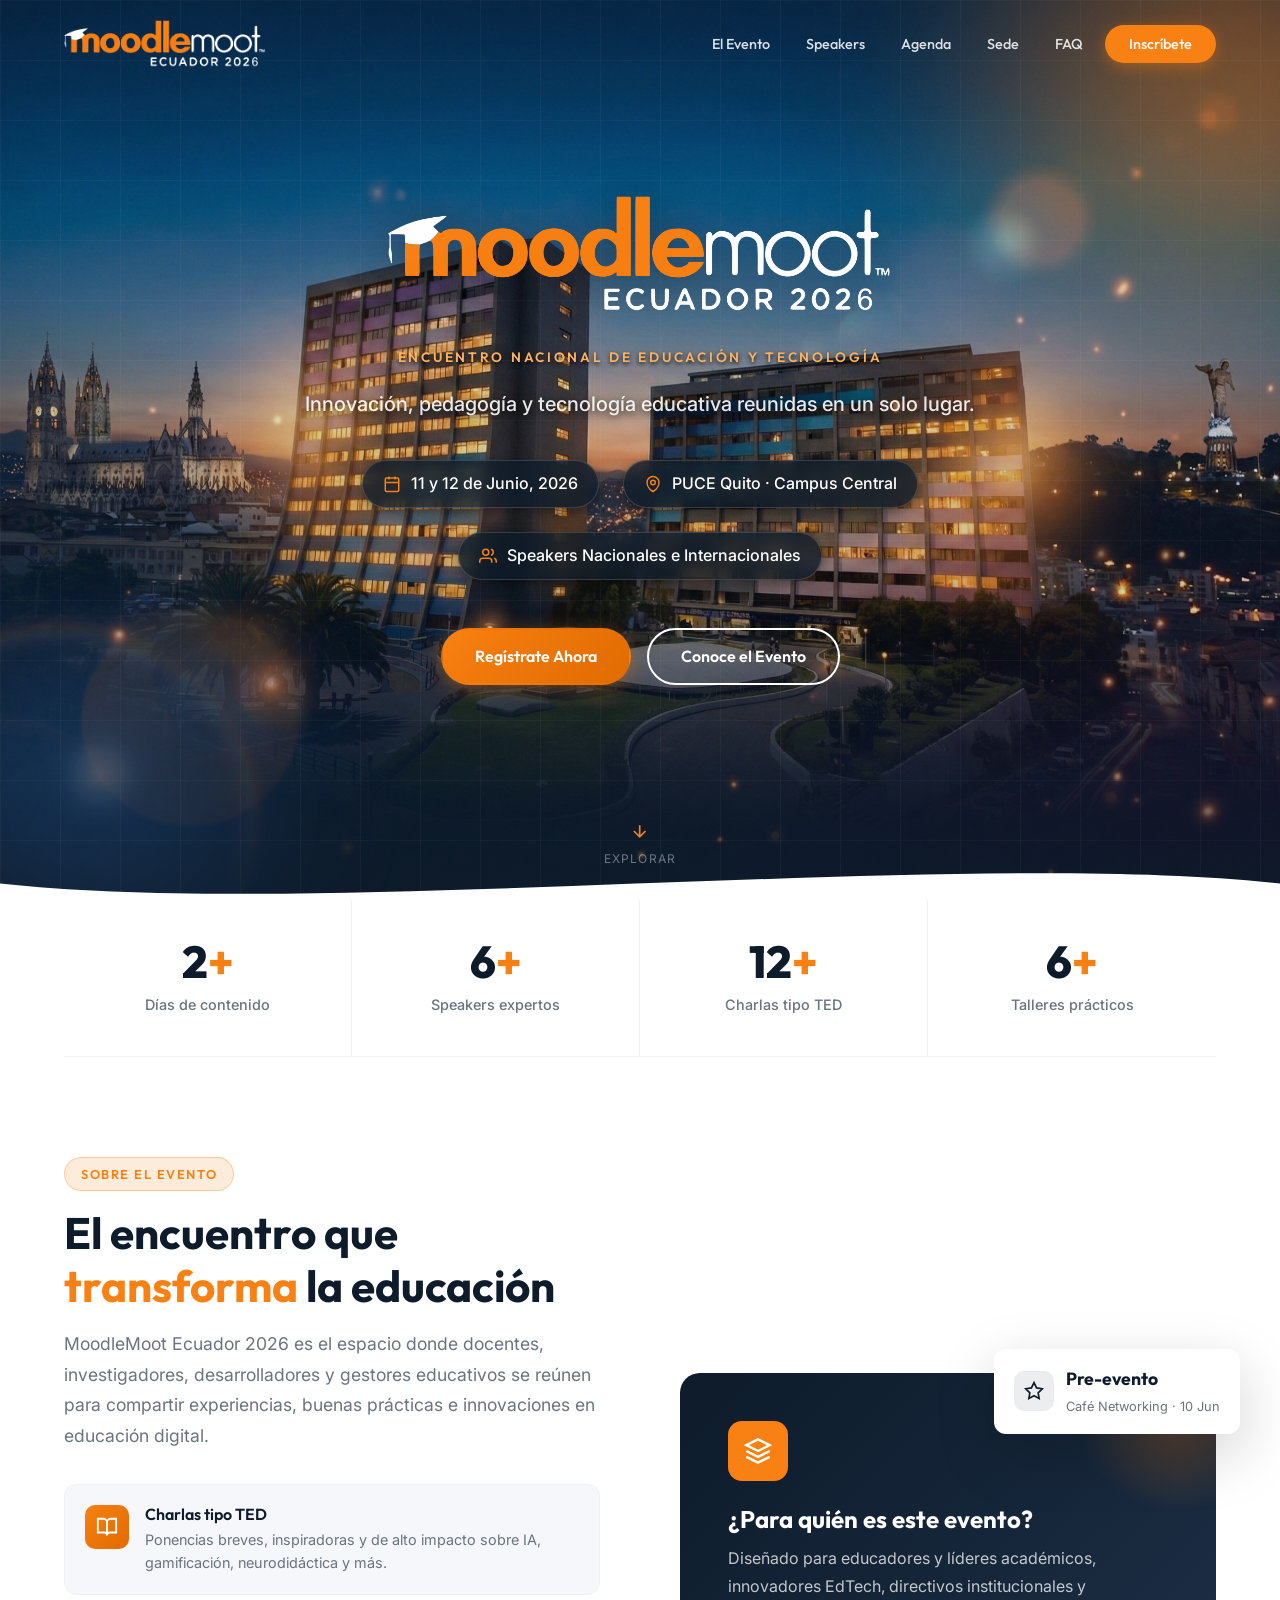
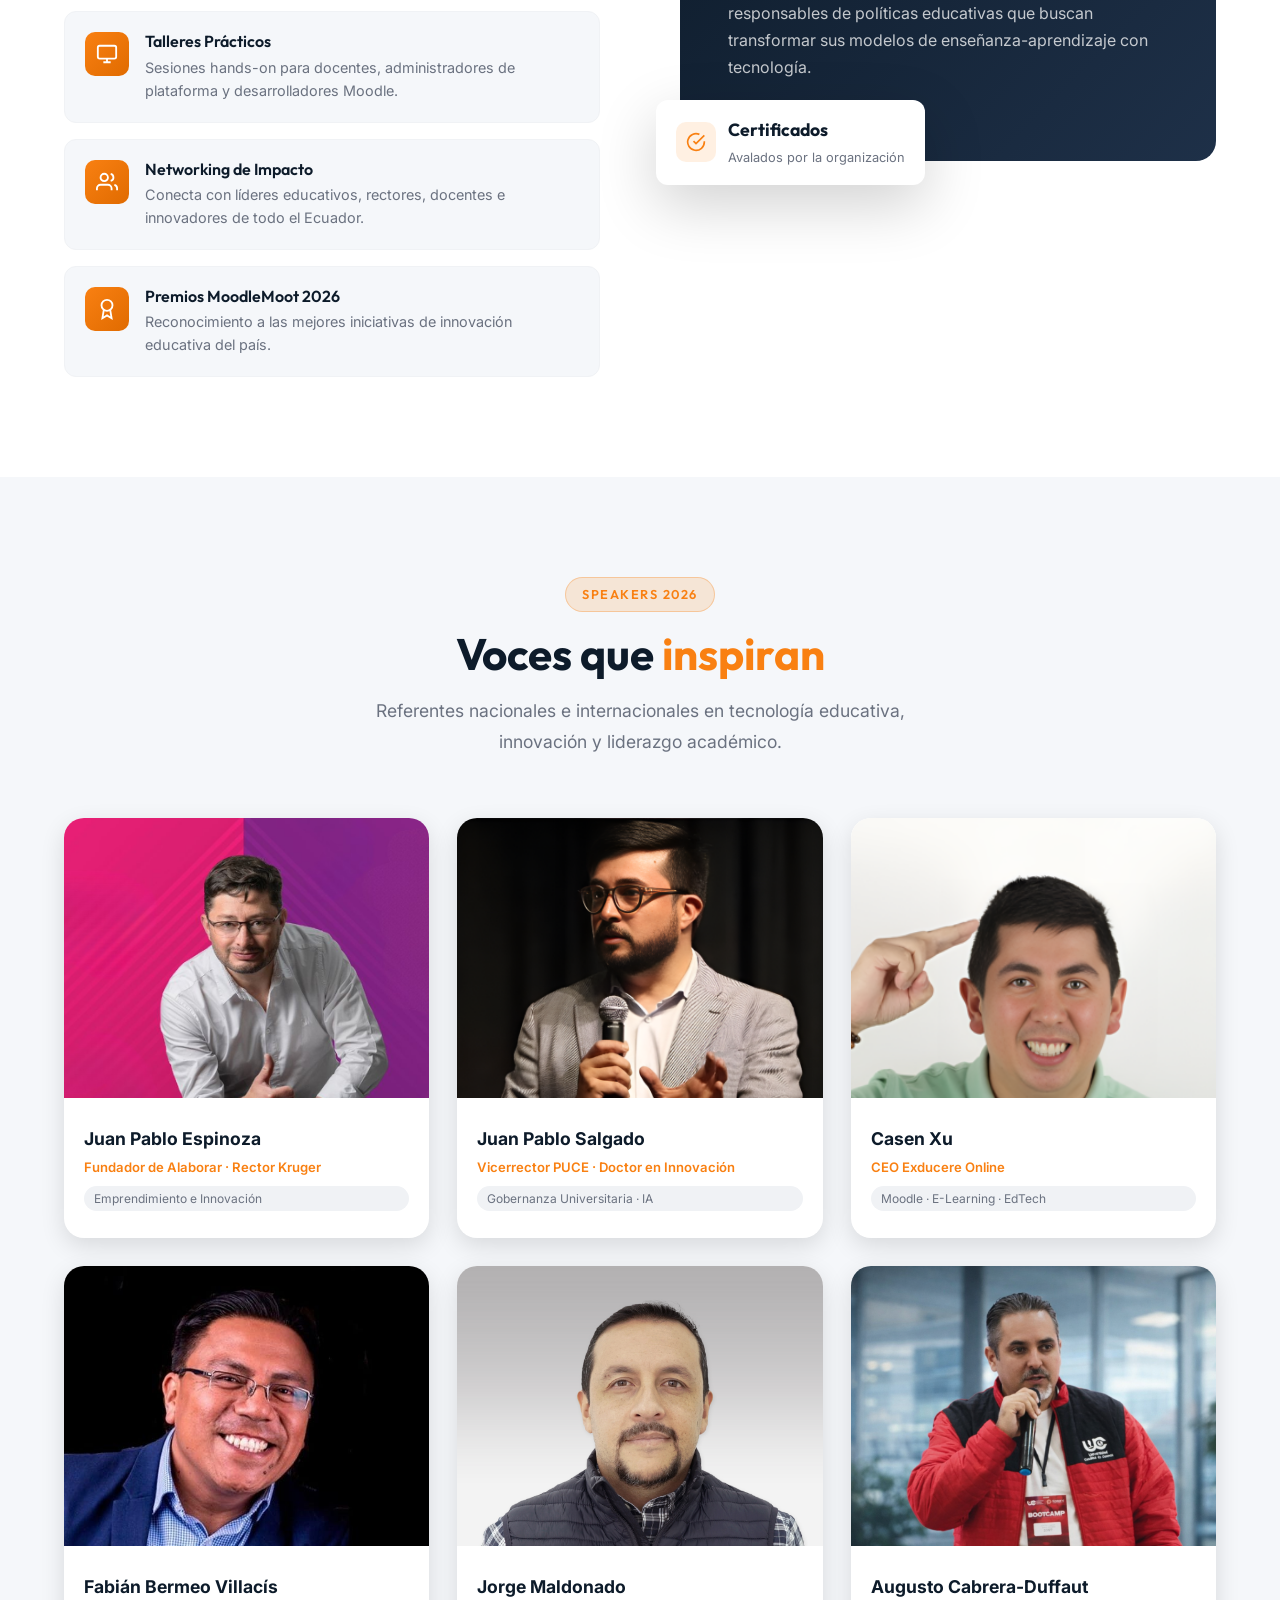
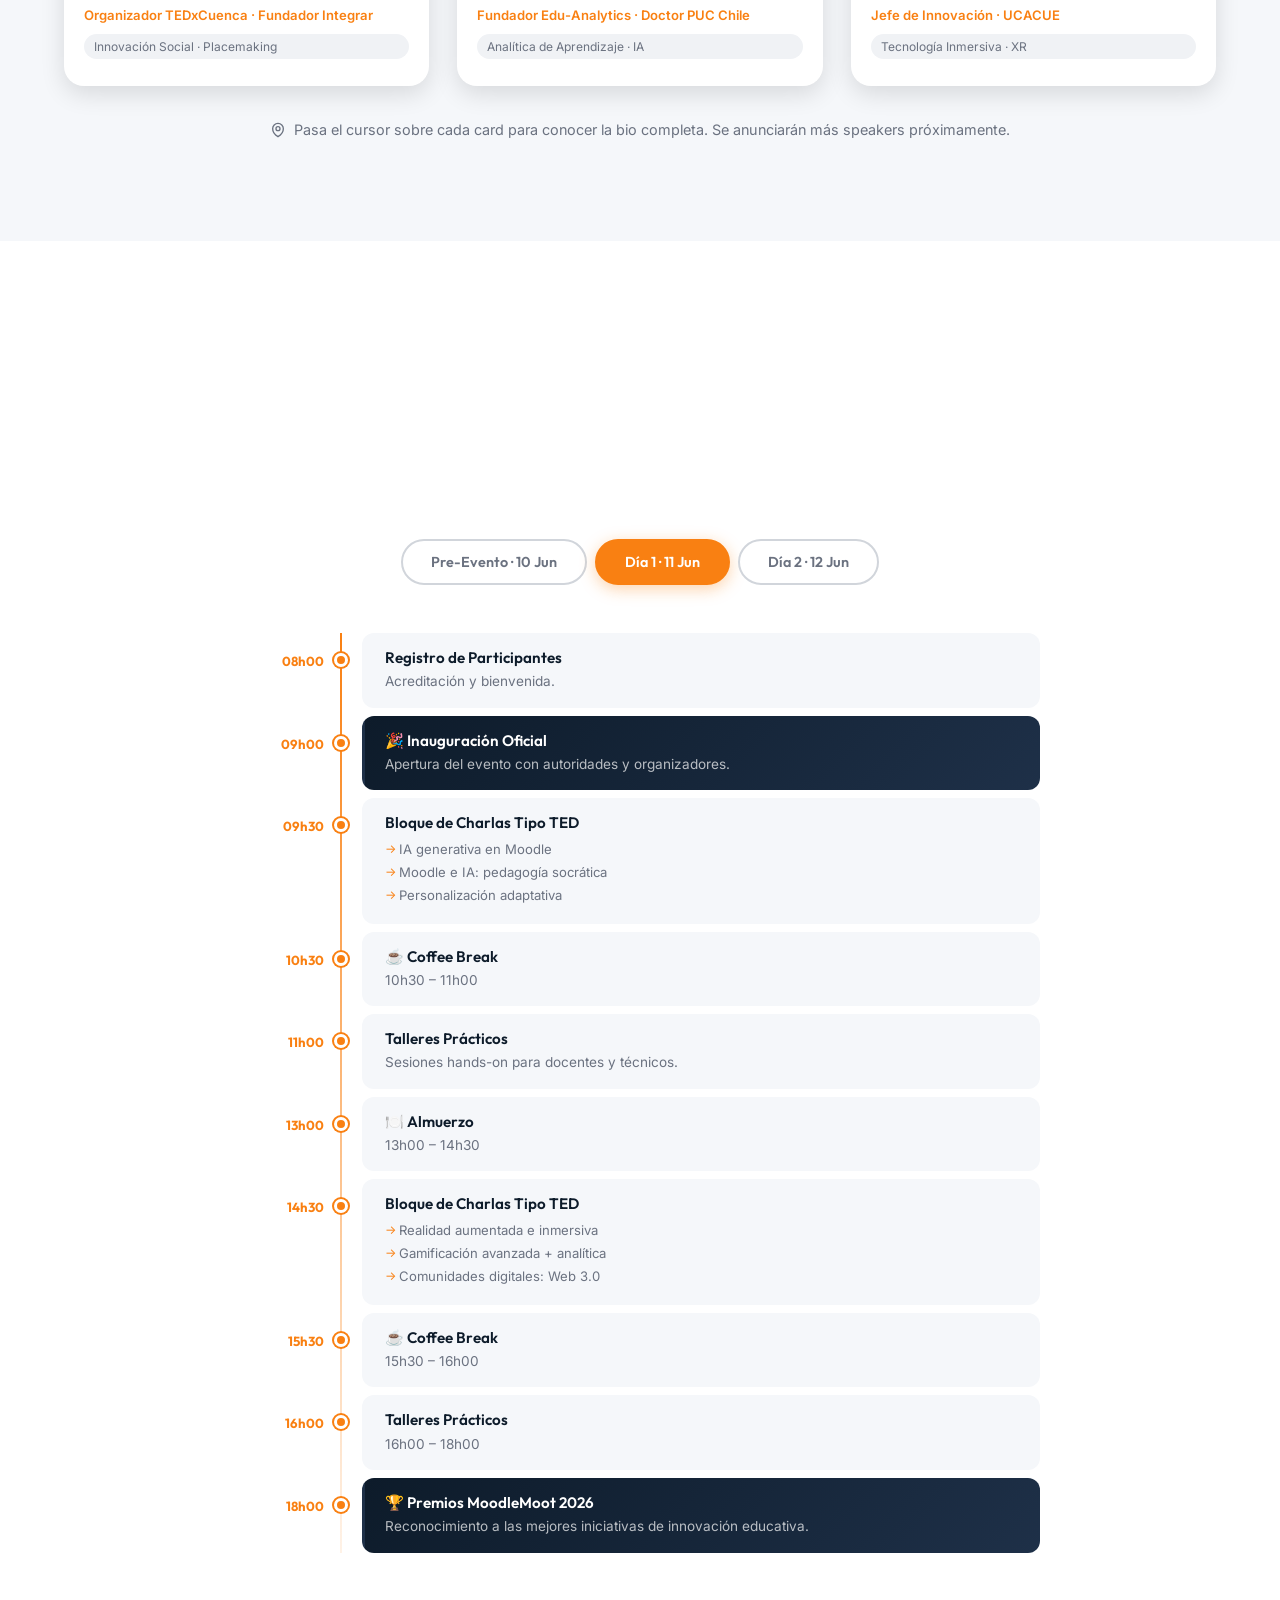
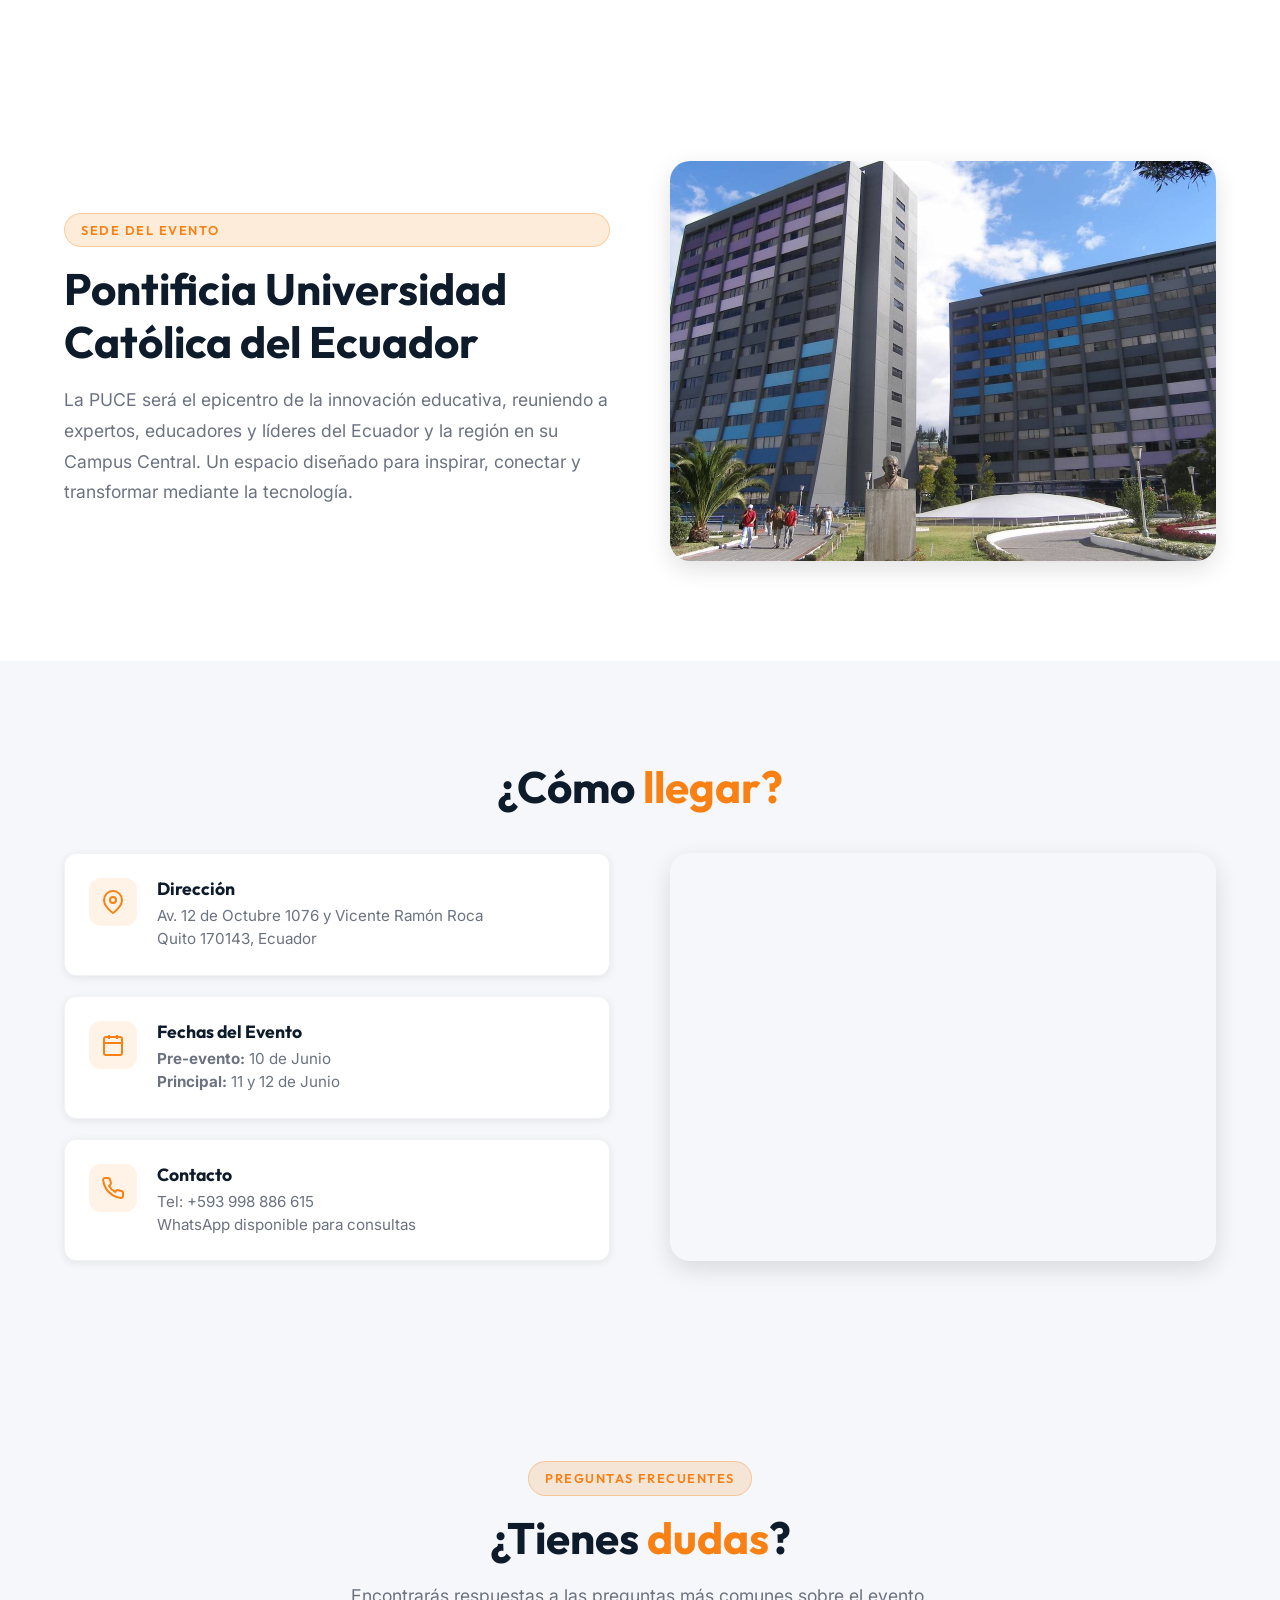
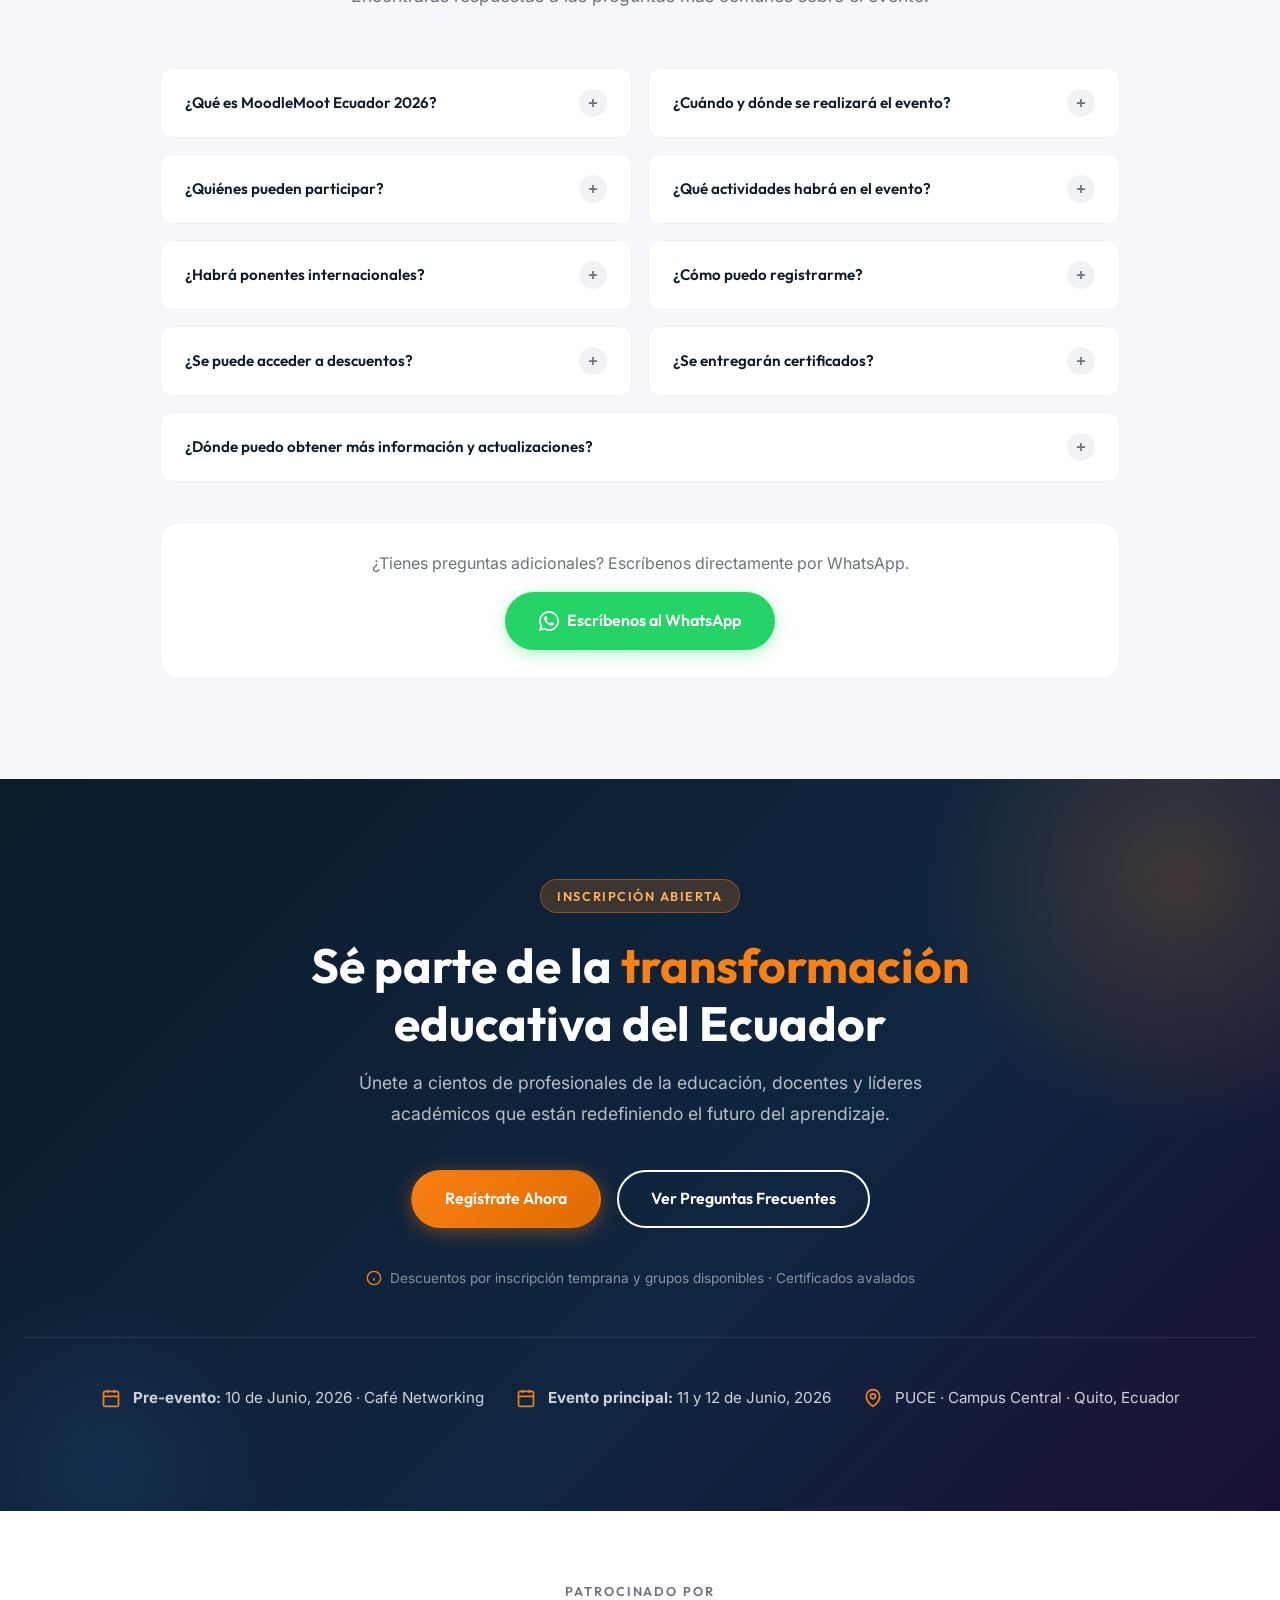
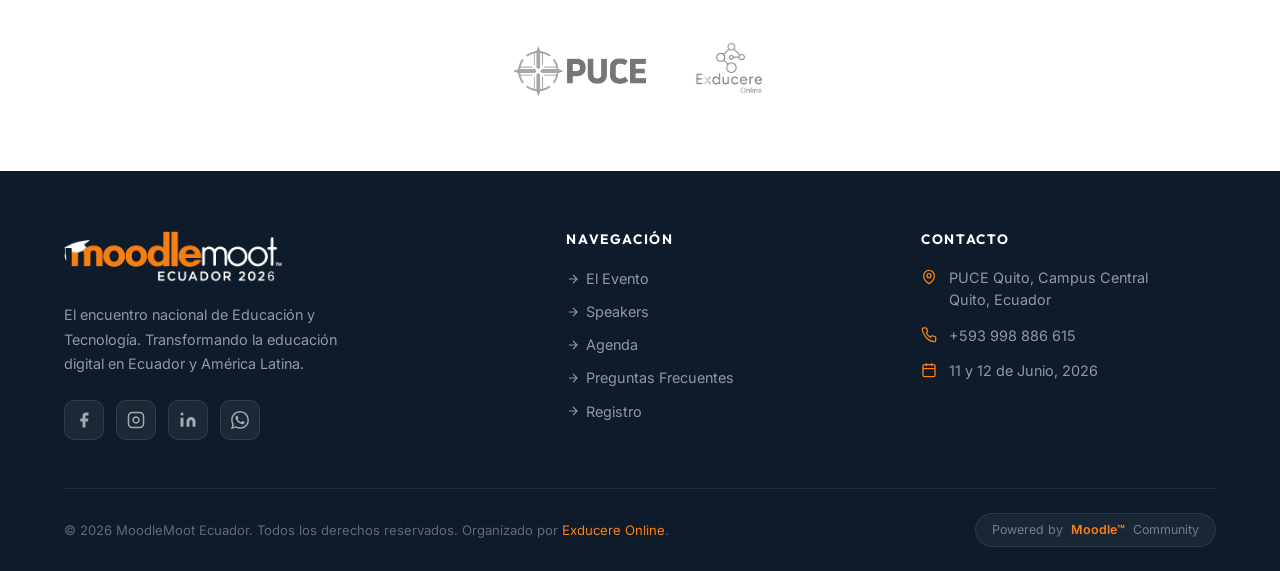
==== index.html @ 6d836d86 "Subida inicial de mi landing" ====
<!doctype html>
<html lang="es">
  <head>
    <meta charset="UTF-8" />
    <meta name="viewport" content="width=device-width, initial-scale=1.0" />
    <title>
      MoodleMoot Ecuador 2026 — Innovación Educativa · 11 y 12 de Junio · PUCE
      Quito
    </title>
    <meta
      name="description"
      content="El encuentro nacional de Educación y Tecnología. MoodleMoot Ecuador 2026, 11 y 12 de junio en la PUCE Quito. Charlas TED, talleres prácticos y networking con líderes de la educación digital."
    />
    <link rel="preconnect" href="https://fonts.googleapis.com" />
    <link rel="preconnect" href="https://fonts.gstatic.com" crossorigin />
    <link
      href="https://fonts.googleapis.com/css2?family=Outfit:wght@300;400;500;600;700;800;900&family=Inter:wght@300;400;500;600&display=swap"
      rel="stylesheet"
    />
    <link rel="stylesheet" href="css/styles.css" />
  </head>
  <body>
    <!-- ============================================================ MOBILE MENU -->
    <div class="mobile-menu" id="mobileMenu">
      <button class="mobile-close" id="mobileClose" aria-label="Cerrar menú">
        <svg
          width="20"
          height="20"
          viewBox="0 0 24 24"
          fill="none"
          stroke="currentColor"
          stroke-width="2.5"
        >
          <path d="M18 6L6 18M6 6l12 12" />
        </svg>
      </button>
      <a href="#about">El Evento</a>
      <a href="#speakers">Speakers</a>
      <a href="#agenda">Agenda</a>
      <a href="#sede">Sede</a>
      <a href="#faq">FAQ</a>
      <a href="https://moodlemoot-pay.exducereonline.com/register-payment/MOOT2026" style="color: var(--orange)">Inscríbete</a>
    </div>

    <!-- ============================================================ NAVBAR -->
    <nav id="navbar" aria-label="Navegación principal">
      <div class="container nav-inner">
        <a href="#" class="nav-logo" aria-label="MoodleMoot Ecuador 2026">
          <img
            src="images/mootecuador25logoblanco.png"
            alt="MoodleMoot Ecuador 2026 Logo"
          />
        </a>
        <ul class="nav-links" role="list">
          <li><a href="#about">El Evento</a></li>
          <li><a href="#speakers">Speakers</a></li>
          <li><a href="#agenda">Agenda</a></li>
          <li><a href="#sede">Sede</a></li>
          <li><a href="#faq">FAQ</a></li>
          <li><a href="https://moodlemoot-pay.exducereonline.com/register-payment/MOOT2026" class="nav-cta">Inscríbete</a></li>
        </ul>
        <button
          class="nav-hamburger"
          id="hamburger"
          aria-label="Abrir menú"
          aria-expanded="false"
        >
          <span></span><span></span><span></span>
        </button>
      </div>
    </nav>

    <!-- ============================================================ HERO -->
    <section id="hero">
      <div class="hero-orb hero-orb-1"></div>
      <div class="hero-orb hero-orb-2"></div>
      <div class="hero-orb hero-orb-3"></div>
      <div class="hero-grid"></div>

      <div class="hero-content">
        <img
          src="images/mootecuador25logoblanco.png"
          alt="MoodleMoot Ecuador 2026"
          class="hero-logo"
        />
        <p class="hero-eyebrow">Encuentro Nacional de Educación y Tecnología</p>
        <p class="hero-subtitle">
          Innovación, pedagogía y tecnología educativa reunidas en un solo
          lugar.
        </p>

        <div class="hero-meta">
          <div class="hero-meta-item">
            <svg
              width="18"
              height="18"
              viewBox="0 0 24 24"
              fill="none"
              stroke="currentColor"
              stroke-width="2"
            >
              <rect x="3" y="4" width="18" height="18" rx="2" />
              <path d="M16 2v4M8 2v4M3 10h18" />
            </svg>
            <span>11 y 12 de Junio, 2026</span>
          </div>
          <div class="hero-meta-item">
            <svg
              width="18"
              height="18"
              viewBox="0 0 24 24"
              fill="none"
              stroke="currentColor"
              stroke-width="2"
            >
              <path
                d="M12 22s-8-4.5-8-11.8A8 8 0 0 1 12 2a8 8 0 0 1 8 8.2c0 7.3-8 11.8-8 11.8z"
              />
              <circle cx="12" cy="10" r="3" />
            </svg>
            <span>PUCE Quito · Campus Central</span>
          </div>
          <div class="hero-meta-item">
            <svg
              width="18"
              height="18"
              viewBox="0 0 24 24"
              fill="none"
              stroke="currentColor"
              stroke-width="2"
            >
              <path d="M17 21v-2a4 4 0 0 0-4-4H5a4 4 0 0 0-4 4v2" />
              <circle cx="9" cy="7" r="4" />
              <path d="M23 21v-2a4 4 0 0 0-3-3.87M16 3.13a4 4 0 0 1 0 7.75" />
            </svg>
            <span>Speakers Nacionales e Internacionales</span>
          </div>
        </div>

        <div class="hero-actions">
          <a href="https://moodlemoot-pay.exducereonline.com/register-payment/MOOT2026" class="btn btn-primary">
            Regístrate Ahora
          </a>
          <a href="#about" class="btn btn-outline">Conoce el Evento</a>
        </div>

        <div class="countdown" id="countdown">
          <p class="countdown-label">Faltan para el evento</p>
          <div class="countdown-unit">
            <span class="countdown-value" id="cd-days">000</span>
            <span class="countdown-text">Días</span>
          </div>
          <span class="countdown-sep">:</span>
          <div class="countdown-unit">
            <span class="countdown-value" id="cd-hours">00</span>
            <span class="countdown-text">Horas</span>
          </div>
          <span class="countdown-sep">:</span>
          <div class="countdown-unit">
            <span class="countdown-value" id="cd-minutes">00</span>
            <span class="countdown-text">Min</span>
          </div>
          <span class="countdown-sep">:</span>
          <div class="countdown-unit">
            <span class="countdown-value" id="cd-seconds">00</span>
            <span class="countdown-text">Seg</span>
          </div>
        </div>
      </div>

      <div class="hero-scroll" aria-hidden="true">
        <svg
          width="20"
          height="20"
          viewBox="0 0 24 24"
          fill="none"
          stroke="currentColor"
          stroke-width="2"
        >
          <path d="M12 5v14M5 12l7 7 7-7" />
        </svg>
        <span>Explorar</span>
      </div>

      <div class="wave-divider">
        <svg
          viewBox="0 0 1440 60"
          preserveAspectRatio="none"
          xmlns="http://www.w3.org/2000/svg"
        >
          <path
            d="M0,40 C360,80 1080,0 1440,40 L1440,60 L0,60 Z"
            fill="#ffffff"
          />
        </svg>
      </div>
    </section>


    <!-- ============================================================ STATS BAR -->
    <section id="stats-bar">
      <div class="container">
        <div class="stats-grid">
          <div class="stat-item reveal">
            <div class="stat-number">2<span>+</span></div>
            <div class="stat-label">Días de contenido</div>
          </div>
          <div class="stat-item reveal reveal-delay-1">
            <div class="stat-number">6<span>+</span></div>
            <div class="stat-label">Speakers expertos</div>
          </div>
          <div class="stat-item reveal reveal-delay-2">
            <div class="stat-number">12<span>+</span></div>
            <div class="stat-label">Charlas tipo TED</div>
          </div>
          <div class="stat-item reveal reveal-delay-3">
            <div class="stat-number">6<span>+</span></div>
            <div class="stat-label">Talleres prácticos</div>
          </div>
        </div>
      </div>
    </section>

    <!-- ============================================================ ABOUT -->
    <section id="about" class="section-pad">
      <div class="container">
        <div class="about-grid">
          <div class="about-text reveal">
            <span class="badge">Sobre el Evento</span>
            <h2 class="section-title">
              El encuentro que <span>transforma</span> la educación
            </h2>
            <p class="section-lead">
              MoodleMoot Ecuador 2026 es el espacio donde docentes,
              investigadores, desarrolladores y gestores educativos se reúnen
              para compartir experiencias, buenas prácticas e innovaciones en
              educación digital.
            </p>
            <div class="about-features">
              <div class="about-feature">
                <div class="feature-icon">
                  <svg
                    width="22"
                    height="22"
                    viewBox="0 0 24 24"
                    fill="none"
                    stroke="currentColor"
                    stroke-width="2"
                  >
                    <path d="M2 3h6a4 4 0 0 1 4 4v14a3 3 0 0 0-3-3H2z" />
                    <path d="M22 3h-6a4 4 0 0 0-4 4v14a3 3 0 0 1 3-3h7z" />
                  </svg>
                </div>
                <div class="feature-text">
                  <h4>Charlas tipo TED</h4>
                  <p>
                    Ponencias breves, inspiradoras y de alto impacto sobre IA,
                    gamificación, neurodidáctica y más.
                  </p>
                </div>
              </div>
              <div class="about-feature">
                <div class="feature-icon">
                  <svg
                    width="22"
                    height="22"
                    viewBox="0 0 24 24"
                    fill="none"
                    stroke="currentColor"
                    stroke-width="2"
                  >
                    <rect x="2" y="3" width="20" height="14" rx="2" />
                    <path d="M8 21h8M12 17v4" />
                  </svg>
                </div>
                <div class="feature-text">
                  <h4>Talleres Prácticos</h4>
                  <p>
                    Sesiones hands-on para docentes, administradores de
                    plataforma y desarrolladores Moodle.
                  </p>
                </div>
              </div>
              <div class="about-feature">
                <div class="feature-icon">
                  <svg
                    width="22"
                    height="22"
                    viewBox="0 0 24 24"
                    fill="none"
                    stroke="currentColor"
                    stroke-width="2"
                  >
                    <path d="M17 21v-2a4 4 0 0 0-4-4H5a4 4 0 0 0-4 4v2" />
                    <circle cx="9" cy="7" r="4" />
                    <path
                      d="M23 21v-2a4 4 0 0 0-3-3.87M16 3.13a4 4 0 0 1 0 7.75"
                    />
                  </svg>
                </div>
                <div class="feature-text">
                  <h4>Networking de Impacto</h4>
                  <p>
                    Conecta con líderes educativos, rectores, docentes e
                    innovadores de todo el Ecuador.
                  </p>
                </div>
              </div>
              <div class="about-feature">
                <div class="feature-icon">
                  <svg
                    width="22"
                    height="22"
                    viewBox="0 0 24 24"
                    fill="none"
                    stroke="currentColor"
                    stroke-width="2"
                  >
                    <circle cx="12" cy="8" r="6" />
                    <path d="M15.477 12.89L17 22l-5-3-5 3 1.523-9.11" />
                  </svg>
                </div>
                <div class="feature-text">
                  <h4>Premios MoodleMoot 2026</h4>
                  <p>
                    Reconocimiento a las mejores iniciativas de innovación
                    educativa del país.
                  </p>
                </div>
              </div>
            </div>
          </div>

          <div class="about-visual reveal reveal-delay-2">
            <div class="about-card-main">
              <div class="card-icon">
                <svg
                  width="28"
                  height="28"
                  viewBox="0 0 24 24"
                  fill="none"
                  stroke="currentColor"
                  stroke-width="2"
                >
                  <path
                    d="M12 2L2 7l10 5 10-5-10-5zM2 17l10 5 10-5M2 12l10 5 10-5"
                  />
                </svg>
              </div>
              <h3>¿Para quién es este evento?</h3>
              <p>
                Diseñado para educadores y líderes académicos, innovadores
                EdTech, directivos institucionales y responsables de políticas
                educativas que buscan transformar sus modelos de
                enseñanza-aprendizaje con tecnología.
              </p>
            </div>
            <div class="about-card-float float-1">
              <div class="float-icon orange">
                <svg
                  width="20"
                  height="20"
                  viewBox="0 0 24 24"
                  fill="none"
                  stroke="currentColor"
                  stroke-width="2"
                >
                  <path d="M22 11.08V12a10 10 0 1 1-5.93-9.14" />
                  <polyline points="22 4 12 14.01 9 11.01" />
                </svg>
              </div>
              <div class="float-text">
                <strong>Certificados</strong>
                <span>Avalados por la organización</span>
              </div>
            </div>
            <div class="about-card-float float-2">
              <div class="float-icon blue">
                <svg
                  width="20"
                  height="20"
                  viewBox="0 0 24 24"
                  fill="none"
                  stroke="currentColor"
                  stroke-width="2"
                >
                  <polygon
                    points="12 2 15.09 8.26 22 9.27 17 14.14 18.18 21.02 12 17.77 5.82 21.02 7 14.14 2 9.27 8.91 8.26 12 2"
                  />
                </svg>
              </div>
              <div class="float-text">
                <strong>Pre-evento</strong>
                <span>Café Networking · 10 Jun</span>
              </div>
            </div>
          </div>
        </div>
      </div>
    </section>

    <!-- ============================================================ SPEAKERS -->
    <section id="speakers" class="section-pad">
      <div class="container">
        <div class="speakers-header reveal">
          <span class="badge">Speakers 2026</span>
          <h2 class="section-title">Voces que <span>inspiran</span></h2>
          <p class="section-lead" style="margin: 0 auto">
            Referentes nacionales e internacionales en tecnología educativa,
            innovación y liderazgo académico.
          </p>
        </div>
        <div class="speakers-grid">
          <!-- Speaker 1 -->
          <div class="speaker-card reveal">
            <div class="speaker-inner">
              <div class="speaker-front">
                <img
                  src="images/speaker-juan-pablo-espinoza.png"
                  alt="Juan Pablo Espinoza"
                  class="speaker-photo"
                />
                <div class="speaker-info">
                  <div class="speaker-name">Juan Pablo Espinoza</div>
                  <div class="speaker-role">
                    Fundador de Alaborar · Rector Kruger
                  </div>
                  <span class="speaker-tag">Emprendimiento e Innovación</span>
                </div>
              </div>
              <div class="speaker-back">
                <div class="speaker-back-name">Juan Pablo Espinoza</div>
                <div class="speaker-back-role">
                  Abogado · Máster en Dirección Estratégica e Innovación
                </div>
                <p class="speaker-back-bio">
                  Fundador de Alaborar, plataforma que potencia competencias
                  profesionales y conecta talento con el mercado laboral. Ha
                  liderado procesos de transformación en el ámbito público y
                  privado, como Coordinador de la Agenda Digital Quito 2022,
                  Gerente de EPMAPS y Director del SECAP. Cofundador de Tribu
                  Innovación y tutor en programas del BID, CEABAD y CIDEU.
                </p>
              </div>
            </div>
          </div>

          <!-- Speaker 2 -->
          <div class="speaker-card reveal reveal-delay-1">
            <div class="speaker-inner">
              <div class="speaker-front">
                <img
                  src="images/speaker-juan- pablo- salgado.png"
                  alt="Juan Pablo Salgado"
                  class="speaker-photo"
                />
                <div class="speaker-info">
                  <div class="speaker-name">Juan Pablo Salgado</div>
                  <div class="speaker-role">
                    Vicerrector PUCE · Doctor en Innovación
                  </div>
                  <span class="speaker-tag">Gobernanza Universitaria · IA</span>
                </div>
              </div>
              <div class="speaker-back">
                <div class="speaker-back-name">Juan Pablo Salgado-Guerrero</div>
                <div class="speaker-back-role">
                  Doctor en Economía y Gestión de la Innovación · Università di
                  Ferrara
                </div>
                <p class="speaker-back-bio">
                  Arquitecto de ecosistemas de conocimiento y experto en
                  gobernanza universitaria. Vicerrector de Investigación,
                  Innovación y Vinculación en la PUCE y en la Universidad
                  Politécnica Salesiana. Fundador del ecosistema STARTUPS,
                  integra estrategia, analítica de datos y gestión del
                  conocimiento para fortalecer el desempeño institucional.
                </p>
              </div>
            </div>
          </div>

          <!-- Speaker 3 -->
          <div class="speaker-card reveal reveal-delay-2">
            <div class="speaker-inner">
              <div class="speaker-front">
                <img
                  src="images/speaker-casen-xu.png"
                  alt="Casen Xu"
                  class="speaker-photo"
                />
                <div class="speaker-info">
                  <div class="speaker-name">Casen Xu</div>
                  <div class="speaker-role">CEO Exducere Online</div>
                  <span class="speaker-tag">Moodle · E-Learning · EdTech</span>
                </div>
              </div>
              <div class="speaker-back">
                <div class="speaker-back-name">Casen Xu</div>
                <div class="speaker-back-role">
                  CEO Exducere Online · Moodle Course Creator · AWS Technical
                  Professional
                </div>
                <p class="speaker-back-bio">
                  Con más de 14 años liderando proyectos de tecnología educativa
                  y e-learning en educación superior. Fue CTO de la Universidad
                  Politécnica Salesiana en Cuenca. Ingeniero de Sistemas y
                  Magíster en Gerencia en Sistemas (ESPE). Su misión es
                  empoderar a los educadores mediante la tecnología.
                </p>
              </div>
            </div>
          </div>

          <!-- Speaker 4 -->
          <div class="speaker-card reveal">
            <div class="speaker-inner">
              <div class="speaker-front">
                <img
                  src="images/speaker-fabian bermeo- villacis.jpg"
                  alt="Fabián Bermeo"
                  class="speaker-photo"
                />
                <div class="speaker-info">
                  <div class="speaker-name">Fabián Bermeo Villacís</div>
                  <div class="speaker-role">
                    Organizador TEDxCuenca · Fundador Integrar
                  </div>
                  <span class="speaker-tag"
                    >Innovación Social · Placemaking</span
                  >
                </div>
              </div>
              <div class="speaker-back">
                <div class="speaker-back-name">Fabián Bermeo Villacís</div>
                <div class="speaker-back-role">
                  Psicólogo del Trabajo · Fundador de Integrar Cía. Ltda.
                </div>
                <p class="speaker-back-bio">
                  Organizador de TEDxCuenca y TEDxJoven@Cuenca, desde donde
                  promueve la circulación de ideas que inspiran acción. Lidera
                  URBANO, una escuela de placemaking e innovación social. Más de
                  una década de experiencia en proyectos educativos junto a
                  gobiernos locales y organizaciones internacionales.
                </p>
              </div>
            </div>
          </div>

          <!-- Speaker 5 -->
          <div class="speaker-card reveal reveal-delay-1">
            <div class="speaker-inner">
              <div class="speaker-front">
                <img
                  src="images/speaker-jorge-maldonado.png"
                  alt="Jorge Maldonado"
                  class="speaker-photo"
                />
                <div class="speaker-info">
                  <div class="speaker-name">Jorge Maldonado</div>
                  <div class="speaker-role">
                    Fundador Edu-Analytics · Doctor PUC Chile
                  </div>
                  <span class="speaker-tag">Analítica de Aprendizaje · IA</span>
                </div>
              </div>
              <div class="speaker-back">
                <div class="speaker-back-name">Jorge Maldonado Mahauad</div>
                <div class="speaker-back-role">
                  Doctor en Ciencias de la Ingeniería · PUC Chile
                </div>
                <p class="speaker-back-bio">
                  Docente-investigador de la Universidad de Cuenca y fundador de
                  Edu-Analytics. Coordina la Comunidad Latinoamericana de
                  Analíticas de Aprendizaje (LALA), programa Erasmus+.
                  Investigador en proyectos europeos y Fondecyt 2025 enfocados
                  en IA y mejora de decisiones académicas.
                </p>
              </div>
            </div>
          </div>

          <!-- Speaker 6 -->
          <div class="speaker-card reveal reveal-delay-2">
            <div class="speaker-inner">
              <div class="speaker-front">
                <img
                  src="images/speaker-augusto-cabrera.png"
                  alt="Augusto Cabrera"
                  class="speaker-photo"
                />
                <div class="speaker-info">
                  <div class="speaker-name">Augusto Cabrera-Duffaut</div>
                  <div class="speaker-role">Jefe de Innovación · UCACUE</div>
                  <span class="speaker-tag">Tecnología Inmersiva · XR</span>
                </div>
              </div>
              <div class="speaker-back">
                <div class="speaker-back-name">Augusto Cabrera-Duffaut</div>
                <div class="speaker-back-role">
                  PhD(c) Sociedad del Conocimiento · Univ. de Salamanca
                </div>
                <p class="speaker-back-bio">
                  Director del capítulo Ecuador de la Immersive Learning
                  Research Network. Fundador de la Incubadora Kalary en la
                  Universidad Católica de Cuenca. Experto en transferencia
                  tecnológica, propiedad intelectual y vinculación
                  academia-industria con trayectoria en marketing digital y
                  gestión tecnológica.
                </p>
              </div>
            </div>
          </div>
        </div>
        <p class="speakers-note reveal">
          <svg
            width="16"
            height="16"
            viewBox="0 0 24 24"
            fill="none"
            stroke="currentColor"
            stroke-width="2"
          >
            <path
              d="M12 22s-8-4.5-8-11.8A8 8 0 0 1 12 2a8 8 0 0 1 8 8.2c0 7.3-8 11.8-8 11.8z"
            />
            <circle cx="12" cy="10" r="3" />
          </svg>
          Pasa el cursor sobre cada card para conocer la bio completa. Se
          anunciarán más speakers próximamente.
        </p>
      </div>
    </section>

    <!-- ============================================================ AGENDA -->
    <section id="agenda" class="section-pad">
      <div class="container">
        <div class="agenda-header reveal">
          <span class="badge">Programa Oficial</span>
          <h2 class="section-title">Agenda del <span>Evento</span></h2>
          <p class="section-lead" style="margin: 0 auto 0">
            Dos días intensos de aprendizaje, innovación y conexiones
            estratégicas.
          </p>
        </div>

        <div class="agenda-tabs">
          <button class="tab-btn" data-tab="tab-pre">
            Pre-Evento · 10 Jun
          </button>
          <button class="tab-btn active" data-tab="tab-day1">
            Día 1 · 11 Jun
          </button>
          <button class="tab-btn" data-tab="tab-day2">Día 2 · 12 Jun</button>
        </div>

        <!-- PRE-EVENTO -->
        <div class="tab-panel" id="tab-pre">
          <div class="timeline">
            <div class="timeline-item timeline-highlight">
              <div class="timeline-time">19h00</div>
              <div class="timeline-dot"></div>
              <div class="timeline-content">
                <h4>☕ Café Networking HUAWEI</h4>
                <p>
                  Encuentro previo al evento. Conecta con ponentes y asistentes
                  en un ambiente relajado y dinámico.
                </p>
              </div>
            </div>
          </div>
        </div>

        <!-- DÍA 1 -->
        <div class="tab-panel active" id="tab-day1">
          <div class="timeline">
            <div class="timeline-item">
              <div class="timeline-time">08h00</div>
              <div class="timeline-dot"></div>
              <div class="timeline-content">
                <h4>Registro de Participantes</h4>
                <p>Acreditación y bienvenida.</p>
              </div>
            </div>
            <div class="timeline-item timeline-highlight">
              <div class="timeline-time">09h00</div>
              <div class="timeline-dot"></div>
              <div class="timeline-content">
                <h4>🎉 Inauguración Oficial</h4>
                <p>
                  Apertura del evento con autoridades y organizadores.
                </p>
              </div>
            </div>
            <div class="timeline-item">
              <div class="timeline-time">09h30</div>
              <div class="timeline-dot"></div>
              <div class="timeline-content">
                <h4>Bloque de Charlas Tipo TED</h4>
                <ul>
                  <li>IA generativa en Moodle</li>
                  <li>Moodle e IA: pedagogía socrática</li>
                  <li>Personalización adaptativa</li>
                </ul>
              </div>
            </div>
            <div class="timeline-item">
              <div class="timeline-time">10h30</div>
              <div class="timeline-dot"></div>
              <div class="timeline-content">
                <h4>☕ Coffee Break</h4>
                <p>10h30 – 11h00</p>
              </div>
            </div>
            <div class="timeline-item">
              <div class="timeline-time">11h00</div>
              <div class="timeline-dot"></div>
              <div class="timeline-content">
                <h4>Talleres Prácticos</h4>
                <p>Sesiones hands-on para docentes y técnicos.</p>
              </div>
            </div>
            <div class="timeline-item">
              <div class="timeline-time">13h00</div>
              <div class="timeline-dot"></div>
              <div class="timeline-content">
                <h4>🍽️ Almuerzo</h4>
                <p>13h00 – 14h30</p>
              </div>
            </div>
            <div class="timeline-item">
              <div class="timeline-time">14h30</div>
              <div class="timeline-dot"></div>
              <div class="timeline-content">
                <h4>Bloque de Charlas Tipo TED</h4>
                <ul>
                  <li>Realidad aumentada e inmersiva</li>
                  <li>Gamificación avanzada + analítica</li>
                  <li>Comunidades digitales: Web 3.0</li>
                </ul>
              </div>
            </div>
            <div class="timeline-item">
              <div class="timeline-time">15h30</div>
              <div class="timeline-dot"></div>
              <div class="timeline-content">
                <h4>☕ Coffee Break</h4>
                <p>15h30 – 16h00</p>
              </div>
            </div>
            <div class="timeline-item">
              <div class="timeline-time">16h00</div>
              <div class="timeline-dot"></div>
              <div class="timeline-content">
                <h4>Talleres Prácticos</h4>
                <p>16h00 – 18h00</p>
              </div>
            </div>
            <div class="timeline-item timeline-highlight">
              <div class="timeline-time">18h00</div>
              <div class="timeline-dot"></div>
              <div class="timeline-content">
                <h4>🏆 Premios MoodleMoot 2026</h4>
                <p>
                  Reconocimiento a las mejores iniciativas de innovación
                  educativa.
                </p>
              </div>
            </div>
          </div>
        </div>

        <!-- DÍA 2 -->
        <div class="tab-panel" id="tab-day2">
          <div class="timeline">
            <div class="timeline-item">
              <div class="timeline-time">08h00</div>
              <div class="timeline-dot"></div>
              <div class="timeline-content">
                <h4>Registro de Participantes</h4>
                <p>08h00 – 09h00</p>
              </div>
            </div>
            <div class="timeline-item">
              <div class="timeline-time">09h00</div>
              <div class="timeline-dot"></div>
              <div class="timeline-content">
                <h4>Bloque de Charlas Tipo TED</h4>
                <ul>
                  <li>Moodle Workplace</li>
                  <li>Neurodidáctica digital</li>
                  <li>
                    Conectar para Aprender: la relación que transforma
                    resultados
                  </li>
                </ul>
              </div>
            </div>
            <div class="timeline-item">
              <div class="timeline-time">10h00</div>
              <div class="timeline-dot"></div>
              <div class="timeline-content">
                <h4>☕ Coffee Break</h4>
                <p>10h00 – 10h30</p>
              </div>
            </div>
            <div class="timeline-item">
              <div class="timeline-time">10h30</div>
              <div class="timeline-dot"></div>
              <div class="timeline-content">
                <h4>Talleres Prácticos</h4>
                <p>10h30 – 12h30</p>
              </div>
            </div>
            <div class="timeline-item">
              <div class="timeline-time">12h30</div>
              <div class="timeline-dot"></div>
              <div class="timeline-content">
                <h4>🍽️ Almuerzo</h4>
                <p>12h30 – 14h00</p>
              </div>
            </div>
            <div class="timeline-item">
              <div class="timeline-time">14h00</div>
              <div class="timeline-dot"></div>
              <div class="timeline-content">
                <h4>Bloque de Charlas Tipo TED</h4>
                <ul>
                  <li>Estrategias anti-plagio</li>
                  <li>Aprendizaje móvil y microlearning</li>
                  <li>Educación abierta y OER</li>
                </ul>
              </div>
            </div>
            <div class="timeline-item">
              <div class="timeline-time">15h00</div>
              <div class="timeline-dot"></div>
              <div class="timeline-content">
                <h4>☕ Coffee Break</h4>
                <p>15h00 – 15h30</p>
              </div>
            </div>
            <div class="timeline-item">
              <div class="timeline-time">15h30</div>
              <div class="timeline-dot"></div>
              <div class="timeline-content">
                <h4>Talleres Prácticos</h4>
                <p>15h30 – 17h30</p>
              </div>
            </div>
            <div class="timeline-item timeline-highlight">
              <div class="timeline-time">17h30</div>
              <div class="timeline-dot"></div>
              <div class="timeline-content">
                <h4>🎓 Clausura</h4>
                <p>Cierre oficial del MoodleMoot Ecuador 2026.</p>
              </div>
            </div>
          </div>
        </div>
      </div>
    </section>

    <!-- ============================================================ CAMPUS (SEDE) -->
    <section id="sede" class="section-pad">
      <div class="container">
        <div class="campus-grid">
          <div class="campus-info reveal">
            <span class="badge">Sede del Evento</span>
            <h2 class="section-title">
              Pontificia Universidad Católica del Ecuador
            </h2>
            <p class="section-lead">
              La PUCE será el epicentro de la innovación educativa, reuniendo a expertos, educadores y líderes del Ecuador y la región en su Campus Central. Un espacio diseñado para inspirar, conectar y transformar mediante la tecnología.
            </p>
          </div>
          <div class="campus-image reveal reveal-delay-1">
            <img src="images/puce.jpg" alt="Pontificia Universidad Católica del Ecuador" />
          </div>
        </div>
      </div>
    </section>

    <!-- ============================================================ UBICACIÓN -->
    <section id="ubicacion" class="section-pad" style="background: var(--off-white);">
      <div class="container">
        <div class="ubicacion-header reveal">
          <h2 class="section-title" style="text-align: center; margin-bottom: 40px;">¿Cómo <span>llegar?</span></h2>
        </div>
        <div class="ubicacion-grid">
          <div class="ubicacion-cards reveal">
            <div class="ubicacion-card">
              <div class="card-icon">
                <svg width="24" height="24" viewBox="0 0 24 24" fill="none" stroke="currentColor" stroke-width="2">
                  <path d="M21 10c0 7-9 13-9 13s-9-6-9-13a9 9 0 0 1 18 0z"></path>
                  <circle cx="12" cy="10" r="3"></circle>
                </svg>
              </div>
              <div class="card-content">
                <h3>Dirección</h3>
                <p>Av. 12 de Octubre 1076 y Vicente Ramón Roca<br>Quito 170143, Ecuador</p>
              </div>
            </div>
            <div class="ubicacion-card">
              <div class="card-icon">
                <svg width="24" height="24" viewBox="0 0 24 24" fill="none" stroke="currentColor" stroke-width="2">
                  <rect x="3" y="4" width="18" height="18" rx="2" ry="2"></rect>
                  <line x1="16" y1="2" x2="16" y2="6"></line>
                  <line x1="8" y1="2" x2="8" y2="6"></line>
                  <line x1="3" y1="10" x2="21" y2="10"></line>
                </svg>
              </div>
              <div class="card-content">
                <h3>Fechas del Evento</h3>
                <p><strong>Pre-evento:</strong> 10 de Junio<br><strong>Principal:</strong> 11 y 12 de Junio</p>
              </div>
            </div>
            <div class="ubicacion-card">
              <div class="card-icon">
                <svg width="24" height="24" viewBox="0 0 24 24" fill="none" stroke="currentColor" stroke-width="2">
                  <path d="M22 16.92v3a2 2 0 0 1-2.18 2 19.79 19.79 0 0 1-8.63-3.07 19.5 19.5 0 0 1-6-6 19.79 19.79 0 0 1-3.07-8.67A2 2 0 0 1 4.11 2h3a2 2 0 0 1 2 1.72 12.84 12.84 0 0 0 .7 2.81 2 2 0 0 1-.45 2.11L8.09 9.91a16 16 0 0 0 6 6l1.27-1.27a2 2 0 0 1 2.11-.45 12.84 12.84 0 0 0 2.81.7A2 2 0 0 1 22 16.92z"></path>
                </svg>
              </div>
              <div class="card-content">
                <h3>Contacto</h3>
                <p>Tel: +593 998 886 615<br>WhatsApp disponible para consultas</p>
              </div>
            </div>
          </div>
          <div class="ubicacion-map reveal reveal-delay-1">
            <iframe 
              src="https://www.google.com/maps/embed?pb=!1m18!1m12!1m3!1d15959.030588691889!2d-78.49887754664539!3d-0.20849615566089852!2m3!1f0!2f0!3f0!3m2!1i1024!2i768!4f13.1!3m3!1m2!1s0x91d59a1033161c13%3A0xc3eaffe086ab8cf9!2sPontificia%20Universidad%20Cat%C3%B3lica%20del%20Ecuador!5e0!3m2!1ses-419!2sec!4v1714080132104!5m2!1ses-419!2sec" 
              width="100%" 
              height="100%" 
              style="border:0; border-radius: var(--radius-lg); min-height: 400px;" 
              allowfullscreen="" 
              loading="lazy" 
              referrerpolicy="no-referrer-when-downgrade">
            </iframe>
          </div>
        </div>
      </div>
    </section>

    <!-- ============================================================ FAQ -->
    <section id="faq" class="section-pad">
      <div class="container">
        <div class="faq-header reveal">
          <span class="badge">Preguntas Frecuentes</span>
          <h2 class="section-title">¿Tienes <span>dudas</span>?</h2>
          <p class="section-lead">
            Encontrarás respuestas a las preguntas más comunes sobre el evento.
          </p>
        </div>
        <div class="faq-grid">
          <div class="faq-item reveal">
            <button class="faq-question">
              ¿Qué es MoodleMoot Ecuador 2026?
              <span class="faq-icon"
                ><svg
                  width="14"
                  height="14"
                  viewBox="0 0 24 24"
                  fill="none"
                  stroke="currentColor"
                  stroke-width="3"
                >
                  <path d="M12 5v14M5 12h14" /></svg
              ></span>
            </button>
            <div class="faq-answer">
              <div class="faq-answer-inner">
                Es el encuentro nacional de Educación y Tecnología, realizado
                por la comunidad Moodle en Ecuador, donde docentes,
                investigadores, desarrolladores y gestores educativos comparten
                experiencias, buenas prácticas e innovaciones en educación
                digital.
              </div>
            </div>
          </div>
          <div class="faq-item reveal reveal-delay-1">
            <button class="faq-question">
              ¿Cuándo y dónde se realizará el evento?
              <span class="faq-icon"
                ><svg
                  width="14"
                  height="14"
                  viewBox="0 0 24 24"
                  fill="none"
                  stroke="currentColor"
                  stroke-width="3"
                >
                  <path d="M12 5v14M5 12h14" /></svg
              ></span>
            </button>
            <div class="faq-answer">
              <div class="faq-answer-inner">
                El MoodleMoot Ecuador 2026 se llevará a cabo los días
                <strong>11 y 12 de junio de 2026</strong>, en la
                <strong
                  >Pontificia Universidad Católica del Ecuador (PUCE)</strong
                >, campus central en Quito.
              </div>
            </div>
          </div>
          <div class="faq-item reveal">
            <button class="faq-question">
              ¿Quiénes pueden participar?
              <span class="faq-icon"
                ><svg
                  width="14"
                  height="14"
                  viewBox="0 0 24 24"
                  fill="none"
                  stroke="currentColor"
                  stroke-width="3"
                >
                  <path d="M12 5v14M5 12h14" /></svg
              ></span>
            </button>
            <div class="faq-answer">
              <div class="faq-answer-inner">
                Está abierto a docentes, investigadores, técnicos,
                administradores de plataformas y público interesado en el uso de
                Moodle y la educación digital.
              </div>
            </div>
          </div>
          <div class="faq-item reveal reveal-delay-1">
            <button class="faq-question">
              ¿Qué actividades habrá en el evento?
              <span class="faq-icon"
                ><svg
                  width="14"
                  height="14"
                  viewBox="0 0 24 24"
                  fill="none"
                  stroke="currentColor"
                  stroke-width="3"
                >
                  <path d="M12 5v14M5 12h14" /></svg
              ></span>
            </button>
            <div class="faq-answer">
              <div class="faq-answer-inner">
                Contaremos con charlas tipo TED, talleres prácticos para
                docentes, administradores de plataforma y desarrolladores,
                además de espacios de networking con la comunidad educativa.
              </div>
            </div>
          </div>
          <div class="faq-item reveal">
            <button class="faq-question">
              ¿Habrá ponentes internacionales?
              <span class="faq-icon"
                ><svg
                  width="14"
                  height="14"
                  viewBox="0 0 24 24"
                  fill="none"
                  stroke="currentColor"
                  stroke-width="3"
                >
                  <path d="M12 5v14M5 12h14" /></svg
              ></span>
            </button>
            <div class="faq-answer">
              <div class="faq-answer-inner">
                Sí, se contará con la participación de speakers y talleristas
                nacionales e internacionales, incluyendo referentes en
                tecnología educativa y Moodle.
              </div>
            </div>
          </div>
          <div class="faq-item reveal reveal-delay-1">
            <button class="faq-question">
              ¿Cómo puedo registrarme?
              <span class="faq-icon"
                ><svg
                  width="14"
                  height="14"
                  viewBox="0 0 24 24"
                  fill="none"
                  stroke="currentColor"
                  stroke-width="3"
                >
                  <path d="M12 5v14M5 12h14" /></svg
              ></span>
            </button>
            <div class="faq-answer">
              <div class="faq-answer-inner">
                La inscripción está disponible en línea a través del botón
                <strong>"Regístrate Ahora"</strong> en esta página. Se
                anunciarán las fechas de apertura y los costos de participación
                próximamente.
              </div>
            </div>
          </div>
          <div class="faq-item reveal">
            <button class="faq-question">
              ¿Se puede acceder a descuentos?
              <span class="faq-icon"
                ><svg
                  width="14"
                  height="14"
                  viewBox="0 0 24 24"
                  fill="none"
                  stroke="currentColor"
                  stroke-width="3"
                >
                  <path d="M12 5v14M5 12h14" /></svg
              ></span>
            </button>
            <div class="faq-answer">
              <div class="faq-answer-inner">
                Sí, existen descuentos especiales por grupos y por inscripción
                temprana. Para más información, escribe al WhatsApp
                <strong>+593 998 886 615</strong>.
              </div>
            </div>
          </div>
          <div class="faq-item reveal reveal-delay-1">
            <button class="faq-question">
              ¿Se entregarán certificados?
              <span class="faq-icon"
                ><svg
                  width="14"
                  height="14"
                  viewBox="0 0 24 24"
                  fill="none"
                  stroke="currentColor"
                  stroke-width="3"
                >
                  <path d="M12 5v14M5 12h14" /></svg
              ></span>
            </button>
            <div class="faq-answer">
              <div class="faq-answer-inner">
                Sí, todas las personas que participen recibirán certificados de
                asistencia o ponencia, avalados por la organización del evento.
              </div>
            </div>
          </div>
          <div class="faq-item reveal" style="grid-column: 1 / -1">
            <button class="faq-question">
              ¿Dónde puedo obtener más información y actualizaciones?
              <span class="faq-icon"
                ><svg
                  width="14"
                  height="14"
                  viewBox="0 0 24 24"
                  fill="none"
                  stroke="currentColor"
                  stroke-width="3"
                >
                  <path d="M12 5v14M5 12h14" /></svg
              ></span>
            </button>
            <div class="faq-answer">
              <div class="faq-answer-inner">
                Toda la información estará disponible en esta página oficial del
                evento y en nuestras redes sociales. También puedes suscribirte
                al boletín informativo para recibir novedades directamente en tu
                correo.
              </div>
            </div>
          </div>
        </div>
        <div class="faq-whatsapp reveal">
          <p>
            ¿Tienes preguntas adicionales? Escríbenos directamente por WhatsApp.
          </p>
          <a
            href="https://wa.me/593998886615"
            target="_blank"
            rel="noopener"
            class="btn btn-whatsapp"
          >
            <svg width="20" height="20" viewBox="0 0 24 24" fill="currentColor">
              <path
                d="M17.472 14.382c-.297-.149-1.758-.867-2.03-.967-.273-.099-.471-.148-.67.15-.197.297-.767.966-.94 1.164-.173.199-.347.223-.644.075-.297-.15-1.255-.463-2.39-1.475-.883-.788-1.48-1.761-1.653-2.059-.173-.297-.018-.458.13-.606.134-.133.298-.347.446-.52.149-.174.198-.298.298-.497.099-.198.05-.371-.025-.52-.075-.149-.669-1.612-.916-2.207-.242-.579-.487-.5-.669-.51-.173-.008-.371-.01-.57-.01-.198 0-.52.074-.792.372-.272.297-1.04 1.016-1.04 2.479 0 1.462 1.065 2.875 1.213 3.074.149.198 2.096 3.2 5.077 4.487.709.306 1.262.489 1.694.625.712.227 1.36.195 1.871.118.571-.085 1.758-.719 2.006-1.413.248-.694.248-1.289.173-1.413-.074-.124-.272-.198-.57-.347m-5.421 7.403h-.004a9.87 9.87 0 0 1-5.031-1.378l-.361-.214-3.741.982.998-3.648-.235-.374a9.86 9.86 0 0 1-1.51-5.26c.001-5.45 4.436-9.884 9.888-9.884 2.64 0 5.122 1.03 6.988 2.898a9.825 9.825 0 0 1 2.893 6.994c-.003 5.45-4.437 9.884-9.885 9.884m8.413-18.297A11.815 11.815 0 0 0 12.05 0C5.495 0 .16 5.335.157 11.892c0 2.096.547 4.142 1.588 5.945L.057 24l6.305-1.654a11.882 11.882 0 0 0 5.683 1.448h.005c6.554 0 11.89-5.335 11.893-11.893a11.821 11.821 0 0 0-3.48-8.413Z"
              />
            </svg>
            Escríbenos al WhatsApp
          </a>
        </div>
      </div>
    </section>



    <!-- ============================================================ REGISTER -->
    <section id="register">
      <div class="register-content">
        <span class="register-badge">Inscripción Abierta</span>
        <h2 class="register-title">
          Sé parte de la <span>transformación</span><br />educativa del Ecuador
        </h2>
        <p class="register-lead">
          Únete a cientos de profesionales de la educación, docentes y líderes
          académicos que están redefiniendo el futuro del aprendizaje.
        </p>
        <div class="register-actions">
          <a
            href="https://moodlemoot-pay.exducereonline.com/register-payment/MOOT2026"
            target="_blank"
            rel="noopener"
            class="btn btn-primary"
          >
            Regístrate Ahora
          </a>
          <a href="#faq" class="btn btn-outline">Ver Preguntas Frecuentes</a>
        </div>
        <p class="register-note">
          <svg
            width="16"
            height="16"
            viewBox="0 0 24 24"
            fill="none"
            stroke="currentColor"
            stroke-width="2"
          >
            <circle cx="12" cy="12" r="10" />
            <path d="M12 16v-4M12 8h.01" />
          </svg>
          Descuentos por inscripción temprana y grupos disponibles ·
          Certificados avalados
        </p>
        <div class="venue-info">
          <div class="venue-item">
            <svg
              width="20"
              height="20"
              viewBox="0 0 24 24"
              fill="none"
              stroke="currentColor"
              stroke-width="2"
            >
              <rect x="3" y="4" width="18" height="18" rx="2" />
              <path d="M16 2v4M8 2v4M3 10h18" />
            </svg>
            <span
              ><strong>Pre-evento:</strong> 10 de Junio, 2026 · Café
              Networking</span
            >
          </div>
          <div class="venue-item">
            <svg
              width="20"
              height="20"
              viewBox="0 0 24 24"
              fill="none"
              stroke="currentColor"
              stroke-width="2"
            >
              <rect x="3" y="4" width="18" height="18" rx="2" />
              <path d="M16 2v4M8 2v4M3 10h18" />
            </svg>
            <span
              ><strong>Evento principal:</strong> 11 y 12 de Junio, 2026</span
            >
          </div>
          <div class="venue-item">
            <svg
              width="20"
              height="20"
              viewBox="0 0 24 24"
              fill="none"
              stroke="currentColor"
              stroke-width="2"
            >
              <path
                d="M12 22s-8-4.5-8-11.8A8 8 0 0 1 12 2a8 8 0 0 1 8 8.2c0 7.3-8 11.8-8 11.8z"
              />
              <circle cx="12" cy="10" r="3" />
            </svg>
            <span>PUCE · Campus Central · Quito, Ecuador</span>
          </div>
        </div>
      </div>
    </section>

    <!-- ============================================================ ORGANIZERS -->
    <section id="organizers">
      <div class="container">
        <div class="org-header reveal">
          <p>Patrocinado por</p>
        </div>
        <div class="org-logos reveal">
          <div class="org-logo-item">
            <img
              src="images/Patrocinador_logo-puce-color.png"
              alt="PUCE"
              style="height: 50px; width: auto"
            />
          </div>
          <div class="org-logo-item">
            <img
              src="images/Patrocinador_Logo_Exd.png"
              alt="Exducere Online"
              style="height: 60px; width: auto"
            />
          </div>
        </div>
      </div>
    </section>

    <!-- ============================================================ FOOTER -->
    <footer id="footer">
      <div class="container">
        <div class="footer-main">
          <div class="footer-brand">
            <img
              src="images/mootecuador25logoblanco.png"
              alt="MoodleMoot Ecuador 2026"
            />
            <p>
              El encuentro nacional de Educación y Tecnología. Transformando la
              educación digital en Ecuador y América Latina.
            </p>
            <div class="footer-socials">
              <a href="https://www.facebook.com/profile.php?id=100086614941909" target="_blank" class="social-link" aria-label="Facebook">
                <svg
                  width="18"
                  height="18"
                  viewBox="0 0 24 24"
                  fill="currentColor"
                >
                  <path
                    d="M18 2h-3a5 5 0 0 0-5 5v3H7v4h3v8h4v-8h3l1-4h-4V7a1 1 0 0 1 1-1h3z"
                  />
                </svg>
              </a>
              <a href="https://www.instagram.com/exducere.online/" target="_blank" class="social-link" aria-label="Instagram">
                <svg
                  width="18"
                  height="18"
                  viewBox="0 0 24 24"
                  fill="none"
                  stroke="currentColor"
                  stroke-width="2"
                >
                  <rect x="2" y="2" width="20" height="20" rx="5" />
                  <path d="M16 11.37A4 4 0 1 1 12.63 8 4 4 0 0 1 16 11.37z" />
                  <line x1="17.5" y1="6.5" x2="17.51" y2="6.5" />
                </svg>
              </a>
              <a href="https://www.linkedin.com/company/exducere-online01/?viewAsMember=true" target="_blank" class="social-link" aria-label="LinkedIn">
                <svg
                  width="18"
                  height="18"
                  viewBox="0 0 24 24"
                  fill="currentColor"
                >
                  <path
                    d="M16 8a6 6 0 0 1 6 6v7h-4v-7a2 2 0 0 0-2-2 2 2 0 0 0-2 2v7h-4v-7a6 6 0 0 1 6-6zM2 9h4v12H2z"
                  />
                  <circle cx="4" cy="4" r="2" />
                </svg>
              </a>
              <a
                href="https://wa.me/593998886615"
                class="social-link"
                aria-label="WhatsApp"
                target="_blank"
                rel="noopener"
              >
                <svg
                  width="18"
                  height="18"
                  viewBox="0 0 24 24"
                  fill="currentColor"
                >
                  <path
                    d="M17.472 14.382c-.297-.149-1.758-.867-2.03-.967-.273-.099-.471-.148-.67.15-.197.297-.767.966-.94 1.164-.173.199-.347.223-.644.075-.297-.15-1.255-.463-2.39-1.475-.883-.788-1.48-1.761-1.653-2.059-.173-.297-.018-.458.13-.606.134-.133.298-.347.446-.52.149-.174.198-.298.298-.497.099-.198.05-.371-.025-.52-.075-.149-.669-1.612-.916-2.207-.242-.579-.487-.5-.669-.51-.173-.008-.371-.01-.57-.01-.198 0-.52.074-.792.372-.272.297-1.04 1.016-1.04 2.479 0 1.462 1.065 2.875 1.213 3.074.149.198 2.096 3.2 5.077 4.487.709.306 1.262.489 1.694.625.712.227 1.36.195 1.871.118.571-.085 1.758-.719 2.006-1.413.248-.694.248-1.289.173-1.413-.074-.124-.272-.198-.57-.347m-5.421 7.403h-.004a9.87 9.87 0 0 1-5.031-1.378l-.361-.214-3.741.982.998-3.648-.235-.374a9.86 9.86 0 0 1-1.51-5.26c.001-5.45 4.436-9.884 9.888-9.884 2.64 0 5.122 1.03 6.988 2.898a9.825 9.825 0 0 1 2.893 6.994c-.003 5.45-4.437 9.884-9.885 9.884m8.413-18.297A11.815 11.815 0 0 0 12.05 0C5.495 0 .16 5.335.157 11.892c0 2.096.547 4.142 1.588 5.945L.057 24l6.305-1.654a11.882 11.882 0 0 0 5.683 1.448h.005c6.554 0 11.89-5.335 11.893-11.893a11.821 11.821 0 0 0-3.48-8.413Z"
                  />
                </svg>
              </a>
            </div>
          </div>
          <div>
            <h4 class="footer-heading">Navegación</h4>
            <ul class="footer-links">
              <li>
                <a href="#about"
                  ><svg
                    viewBox="0 0 24 24"
                    fill="none"
                    stroke="currentColor"
                    stroke-width="2"
                  >
                    <path d="M5 12h14M12 5l7 7-7 7" /></svg
                  >El Evento</a
                >
              </li>
              <li>
                <a href="#speakers"
                  ><svg
                    viewBox="0 0 24 24"
                    fill="none"
                    stroke="currentColor"
                    stroke-width="2"
                  >
                    <path d="M5 12h14M12 5l7 7-7 7" /></svg
                  >Speakers</a
                >
              </li>
              <li>
                <a href="#agenda"
                  ><svg
                    viewBox="0 0 24 24"
                    fill="none"
                    stroke="currentColor"
                    stroke-width="2"
                  >
                    <path d="M5 12h14M12 5l7 7-7 7" /></svg
                  >Agenda</a
                >
              </li>
              <li>
                <a href="#faq"
                  ><svg
                    viewBox="0 0 24 24"
                    fill="none"
                    stroke="currentColor"
                    stroke-width="2"
                  >
                    <path d="M5 12h14M12 5l7 7-7 7" /></svg
                  >Preguntas Frecuentes</a
                >
              </li>
              <li>
                <a href="https://moodlemoot-pay.exducereonline.com/register-payment/MOOT2026"
                  ><svg
                    viewBox="0 0 24 24"
                    fill="none"
                    stroke="currentColor"
                    stroke-width="2"
                  >
                    <path d="M5 12h14M12 5l7 7-7 7" /></svg
                  >Registro</a
                >
              </li>
            </ul>
          </div>
          <div>
            <h4 class="footer-heading">Contacto</h4>
            <div class="footer-contact-item">
              <svg
                width="16"
                height="16"
                viewBox="0 0 24 24"
                fill="none"
                stroke="currentColor"
                stroke-width="2"
              >
                <path
                  d="M12 22s-8-4.5-8-11.8A8 8 0 0 1 12 2a8 8 0 0 1 8 8.2c0 7.3-8 11.8-8 11.8z"
                />
                <circle cx="12" cy="10" r="3" />
              </svg>
              <span>PUCE Quito, Campus Central<br />Quito, Ecuador</span>
            </div>
            <div class="footer-contact-item">
              <svg
                width="16"
                height="16"
                viewBox="0 0 24 24"
                fill="none"
                stroke="currentColor"
                stroke-width="2"
              >
                <path
                  d="M22 16.92v3a2 2 0 0 1-2.18 2 19.79 19.79 0 0 1-8.63-3.07A19.5 19.5 0 0 1 4.95 12a19.79 19.79 0 0 1-3.07-8.67A2 2 0 0 1 3.85 1.2l3-.01a2 2 0 0 1 2 1.72 12.84 12.84 0 0 0 .7 2.81 2 2 0 0 1-.45 2.11L7.91 8.96a16 16 0 0 0 6.13 6.13l1.27-1.27a2 2 0 0 1 2.11-.45 12.84 12.84 0 0 0 2.81.7A2 2 0 0 1 22 16.92z"
                />
              </svg>
              <span
                ><a
                  href="https://wa.me/593998886615"
                  target="_blank"
                  rel="noopener"
                  >+593 998 886 615</a
                ></span
              >
            </div>
            <div class="footer-contact-item">
              <svg
                width="16"
                height="16"
                viewBox="0 0 24 24"
                fill="none"
                stroke="currentColor"
                stroke-width="2"
              >
                <rect x="3" y="4" width="18" height="18" rx="2" />
                <path d="M16 2v4M8 2v4M3 10h18" />
              </svg>
              <span>11 y 12 de Junio, 2026</span>
            </div>
          </div>
        </div>
        <div class="footer-bottom">
          <p>
            © 2026 MoodleMoot Ecuador. Todos los derechos reservados. Organizado
            por <a href="#">Exducere Online</a>.
          </p>
          <div class="moodle-badge">
            Powered by <span>Moodle™</span> Community
          </div>
        </div>
      </div>
    </footer>

    <script src="js/main.js"></script>
  </body>
</html>
---- css/styles.css ----
/* ============================================================
   MOODLE MOOT ECUADOR 2026 — Design System
   Paleta: Naranja Moodle #F98012, Azul Oscuro #0D1B2A, Blanco
   Tipografía: Outfit + Inter (Google Fonts)
   ============================================================ */

/* ----- RESET & BASE ----- */
*,
*::before,
*::after {
  box-sizing: border-box;
  margin: 0;
  padding: 0;
}

:root {
  --orange: #f98012;
  --orange-dark: #e06b00;
  --orange-light: #ffb25c;
  --navy: #0d1b2a;
  --navy-mid: #152230;
  --navy-light: #1e3048;
  --white: #ffffff;
  --off-white: #f5f7fa;
  --gray-100: #f0f2f5;
  --gray-300: #d1d5db;
  --gray-500: #6b7280;
  --gray-700: #374151;
  --text-dark: #1a2535;
  --font-head: "Outfit", sans-serif;
  --font-body: "Inter", sans-serif;
  --radius: 12px;
  --radius-lg: 20px;
  --shadow-sm: 0 2px 8px rgba(0, 0, 0, 0.08);
  --shadow-md: 0 8px 24px rgba(0, 0, 0, 0.12);
  --shadow-lg: 0 20px 60px rgba(0, 0, 0, 0.18);
  --transition: all 0.3s cubic-bezier(0.4, 0, 0.2, 1);
}

html {
  scroll-behavior: smooth;
  font-size: 16px;
}

body {
  font-family: var(--font-body);
  color: var(--text-dark);
  background: var(--white);
  overflow-x: hidden;
  line-height: 1.6;
}

img {
  max-width: 100%;
  display: block;
}
a {
  text-decoration: none;
  color: inherit;
}
ul {
  list-style: none;
}

h1,
h2,
h3,
h4,
h5 {
  font-family: var(--font-head);
  line-height: 1.2;
  font-weight: 700;
}

section {
  position: relative;
}

/* ----- UTILITIES ----- */
.container {
  max-width: 1200px;
  margin: 0 auto;
  padding: 0 24px;
}
.section-pad {
  padding: 100px 0;
}
.section-pad-sm {
  padding: 70px 0;
}

.badge {
  display: inline-block;
  background: rgba(249, 128, 18, 0.15);
  color: var(--orange);
  font-family: var(--font-head);
  font-size: 0.8rem;
  font-weight: 600;
  letter-spacing: 0.12em;
  text-transform: uppercase;
  padding: 6px 16px;
  border-radius: 50px;
  border: 1px solid rgba(249, 128, 18, 0.3);
  margin-bottom: 16px;
}

.section-title {
  font-size: clamp(2rem, 4vw, 2.75rem);
  color: var(--navy);
  margin-bottom: 16px;
}
.section-title span {
  color: var(--orange);
}

.section-lead {
  font-size: 1.1rem;
  color: var(--gray-500);
  max-width: 600px;
  line-height: 1.75;
}

.btn {
  display: inline-flex;
  align-items: center;
  gap: 8px;
  font-family: var(--font-head);
  font-weight: 600;
  font-size: 1rem;
  padding: 14px 32px;
  border-radius: 50px;
  cursor: pointer;
  border: 2px solid transparent;
  transition: var(--transition);
  white-space: nowrap;
}

.btn-primary {
  background: linear-gradient(135deg, var(--orange), var(--orange-dark));
  color: var(--white);
  box-shadow: 0 4px 20px rgba(249, 128, 18, 0.4);
}
.btn-primary:hover {
  transform: translateY(-2px);
  box-shadow: 0 8px 30px rgba(249, 128, 18, 0.55);
}

.btn-outline {
  background: transparent;
  border-color: var(--white);
  color: var(--white);
}
.btn-outline:hover {
  background: var(--white);
  color: var(--navy);
}

/* ----- SCROLL ANIMATIONS ----- */
.reveal {
  opacity: 0;
  transform: translateY(32px);
  transition:
    opacity 0.65s ease,
    transform 0.65s ease;
}
.reveal.visible {
  opacity: 1;
  transform: translateY(0);
}
.reveal-delay-1 {
  transition-delay: 0.1s;
}
.reveal-delay-2 {
  transition-delay: 0.2s;
}
.reveal-delay-3 {
  transition-delay: 0.3s;
}
.reveal-delay-4 {
  transition-delay: 0.4s;
}
.reveal-delay-5 {
  transition-delay: 0.5s;
}

/* ============================================================
   NAVBAR
   ============================================================ */
#navbar {
  position: fixed;
  top: 0;
  left: 0;
  right: 0;
  z-index: 1000;
  transition: var(--transition);
  padding: 20px 0;
}
#navbar.scrolled {
  background: rgba(13, 27, 42, 0.96);
  backdrop-filter: blur(12px);
  -webkit-backdrop-filter: blur(12px);
  padding: 12px 0;
  box-shadow: 0 2px 20px rgba(0, 0, 0, 0.3);
}

.nav-inner {
  display: flex;
  align-items: center;
  justify-content: space-between;
}

.nav-logo img {
  height: 48px;
  width: auto;
  transition: var(--transition);
}
#navbar.scrolled .nav-logo img {
  height: 40px;
}

.nav-links {
  display: flex;
  align-items: center;
  gap: 8px;
}
.nav-links a {
  font-family: var(--font-head);
  font-size: 0.9rem;
  font-weight: 500;
  color: rgba(255, 255, 255, 0.85);
  padding: 8px 14px;
  border-radius: 8px;
  transition: var(--transition);
}
.nav-links a:hover {
  color: var(--white);
  background: rgba(255, 255, 255, 0.1);
}

.nav-cta {
  font-family: var(--font-head);
  font-size: 0.9rem;
  font-weight: 600;
  color: var(--white) !important;
  background: var(--orange);
  padding: 10px 24px !important;
  border-radius: 50px !important;
  box-shadow: 0 4px 16px rgba(249, 128, 18, 0.4);
}
.nav-cta:hover {
  background: var(--orange-dark) !important;
  background: transparent !important;
  box-shadow: 0 6px 20px rgba(249, 128, 18, 0.5);
  transform: translateY(-1px);
}

.nav-hamburger {
  display: none;
  flex-direction: column;
  gap: 5px;
  cursor: pointer;
  padding: 8px;
  background: none;
  border: none;
}
.nav-hamburger span {
  display: block;
  width: 24px;
  height: 2px;
  background: var(--white);
  border-radius: 2px;
  transition: var(--transition);
}

/* ============================================================
   HERO
   ============================================================ */
#hero {
  min-height: 100vh;
  background:
    linear-gradient(
      to bottom,
      rgba(13, 27, 42, 0.4) 0%,
      rgba(13, 27, 42, 0.1) 20%,
      rgba(13, 27, 42, 0.2) 80%,
      rgba(13, 27, 42, 0.9) 100%
    ),
    url("../images/sede.png") center/cover no-repeat;
  background-color: var(--navy);
  display: flex;
  flex-direction: column;
  align-items: center;
  justify-content: center;
  text-align: center;
  padding: 120px 24px 80px;
  overflow: hidden;
}

/* Decorative orbs */
.hero-orb {
  position: absolute;
  border-radius: 50%;
  filter: blur(80px);
  opacity: 0.35;
  pointer-events: none;
}
.hero-orb-1 {
  width: 600px;
  height: 600px;
  background: radial-gradient(circle, var(--orange) 0%, transparent 70%);
  top: -200px;
  right: -200px;
  animation: orbFloat 8s ease-in-out infinite;
}
.hero-orb-2 {
  width: 400px;
  height: 400px;
  background: radial-gradient(circle, #2a5fa5 0%, transparent 70%);
  bottom: -100px;
  left: -100px;
  animation: orbFloat 10s ease-in-out infinite reverse;
}
.hero-orb-3 {
  width: 300px;
  height: 300px;
  background: radial-gradient(circle, var(--orange-light) 0%, transparent 70%);
  top: 50%;
  left: 50%;
  transform: translate(-50%, -50%);
  opacity: 0.12;
  animation: orbFloat 12s ease-in-out infinite;
}

@keyframes orbFloat {
  0%,
  100% {
    transform: translate(0, 0) scale(1);
  }
  33% {
    transform: translate(20px, -30px) scale(1.05);
  }
  66% {
    transform: translate(-15px, 15px) scale(0.95);
  }
}

/* Grid pattern overlay */
.hero-grid {
  position: absolute;
  inset: 0;
  background-image:
    linear-gradient(rgba(255, 255, 255, 0.03) 1px, transparent 1px),
    linear-gradient(90deg, rgba(255, 255, 255, 0.03) 1px, transparent 1px);
  background-size: 60px 60px;
  pointer-events: none;
}

.hero-content {
  position: relative;
  z-index: 2;
  max-width: 860px;
}

.hero-logo {
  height: 120px;
  width: auto;
  margin: 0 auto 32px;
  filter: drop-shadow(0 8px 24px rgba(0, 0, 0, 0.4));
  animation: heroLogoFloat 4s ease-in-out infinite;
}

@keyframes heroLogoFloat {
  0%,
  100% {
    transform: translateY(0);
  }
  50% {
    transform: translateY(-8px);
  }
}

.hero-eyebrow {
  font-family: var(--font-head);
  font-size: 0.85rem;
  font-weight: 600;
  letter-spacing: 0.2em;
  text-transform: uppercase;
  color: var(--orange-light);
  margin-bottom: 20px;
  text-shadow: 0 2px 4px rgba(0, 0, 0, 0.8);
}

.hero-title {
  font-size: clamp(2.4rem, 6vw, 4rem);
  color: var(--white);
  font-weight: 800;
  letter-spacing: -0.02em;
  margin-bottom: 12px;
  line-height: 1.1;
  text-shadow: 0 4px 12px rgba(0, 0, 0, 0.8), 0 8px 24px rgba(0, 0, 0, 0.5);
}
.hero-title span {
  color: var(--orange);
}

.hero-subtitle {
  font-size: clamp(1rem, 2vw, 1.25rem);
  color: rgba(255, 255, 255, 0.9);
  margin-bottom: 40px;
  font-weight: 500;
  text-shadow: 0 2px 8px rgba(0, 0, 0, 0.8);
}

.hero-meta {
  display: flex;
  align-items: center;
  justify-content: center;
  flex-wrap: wrap;
  gap: 24px;
  margin-bottom: 48px;
}
.hero-meta-item {
  display: flex;
  align-items: center;
  gap: 10px;
  color: var(--white);
  font-size: 1rem;
  font-weight: 500;
  background: rgba(13, 27, 42, 0.75);
  border: 1px solid rgba(255, 255, 255, 0.15);
  padding: 10px 20px;
  border-radius: 50px;
  backdrop-filter: blur(8px);
  box-shadow: 0 4px 12px rgba(0, 0, 0, 0.4);
}
.hero-meta-item svg {
  flex-shrink: 0;
  color: var(--orange);
}

.hero-actions {
  display: flex;
  align-items: center;
  justify-content: center;
  gap: 16px;
  flex-wrap: wrap;
  margin-bottom: 60px;
}

/* Countdown */
.countdown {
  display: flex;
  align-items: center;
  justify-content: center;
  gap: 12px;
  flex-wrap: wrap;
}
.countdown-label {
  font-family: var(--font-head);
  font-size: 0.75rem;
  font-weight: 700;
  letter-spacing: 0.12em;
  text-transform: uppercase;
  color: var(--white);
  margin-bottom: 16px;
  width: 100%;
  text-shadow: 0 2px 4px rgba(0, 0, 0, 0.8);
}
.countdown-unit {
  text-align: center;
  min-width: 80px;
}
.countdown-value {
  display: block;
  font-family: var(--font-head);
  font-size: 2.5rem;
  font-weight: 800;
  color: var(--white);
  background: rgba(13, 27, 42, 0.75);
  border: 1px solid rgba(255, 255, 255, 0.15);
  border-radius: 12px;
  padding: 12px 8px 8px;
  line-height: 1;
  min-width: 80px;
  box-shadow: 0 4px 12px rgba(0, 0, 0, 0.4);
  backdrop-filter: blur(8px);
}
.countdown-text {
  display: block;
  font-size: 0.7rem;
  font-weight: 700;
  letter-spacing: 0.1em;
  text-transform: uppercase;
  color: var(--white);
  margin-top: 8px;
  text-shadow: 0 2px 4px rgba(0, 0, 0, 0.8);
}
.countdown-sep {
  font-size: 2rem;
  font-weight: 800;
  color: var(--orange);
  margin-bottom: 20px;
}

/* Scroll indicator */
.hero-scroll {
  position: absolute;
  bottom: 32px;
  left: 50%;
  transform: translateX(-50%);
  display: flex;
  flex-direction: column;
  align-items: center;
  gap: 8px;
  color: rgba(255, 255, 255, 0.4);
  font-size: 0.75rem;
  letter-spacing: 0.1em;
  text-transform: uppercase;
  animation: scrollBounce 2s ease-in-out infinite;
}
.hero-scroll svg {
  color: var(--orange);
}
@keyframes scrollBounce {
  0%,
  100% {
    transform: translateX(-50%) translateY(0);
  }
  50% {
    transform: translateX(-50%) translateY(8px);
  }
}

/* Wave divider */
.wave-divider {
  position: absolute;
  bottom: -1px;
  left: 0;
  right: 0;
  line-height: 0;
}
.wave-divider svg {
  display: block;
  width: 100%;
}

/* ============================================================
   STATS BAR
   ============================================================ */
#stats-bar {
  background: var(--white);
  padding: 0;
}
.stats-grid {
  display: grid;
  grid-template-columns: repeat(4, 1fr);
  border-bottom: 1px solid var(--gray-100);
}
.stat-item {
  padding: 40px 24px;
  text-align: center;
  border-right: 1px solid var(--gray-100);
  transition: var(--transition);
}
.stat-item:last-child {
  border-right: none;
}
.stat-item:hover {
  background: var(--off-white);
}
.stat-number {
  font-family: var(--font-head);
  font-size: 2.8rem;
  font-weight: 800;
  color: var(--navy);
  line-height: 1;
  margin-bottom: 8px;
}
.stat-number span {
  color: var(--orange);
}
.stat-label {
  font-size: 0.9rem;
  color: var(--gray-500);
  font-weight: 500;
}

/* ============================================================
   ABOUT
   ============================================================ */
#about {
  background: var(--white);
}
.about-grid {
  display: grid;
  grid-template-columns: 1fr 1fr;
  gap: 80px;
  align-items: center;
}
.about-text .section-lead {
  margin-bottom: 32px;
}
.about-features {
  display: flex;
  flex-direction: column;
  gap: 16px;
}
.about-feature {
  display: flex;
  align-items: flex-start;
  gap: 16px;
  padding: 20px;
  background: var(--off-white);
  border-radius: var(--radius);
  border: 1px solid var(--gray-100);
  transition: var(--transition);
}
.about-feature:hover {
  border-color: var(--orange);
  box-shadow: 0 4px 20px rgba(249, 128, 18, 0.1);
  transform: translateX(4px);
}
.feature-icon {
  width: 44px;
  height: 44px;
  background: linear-gradient(135deg, var(--orange), var(--orange-dark));
  border-radius: 10px;
  display: flex;
  align-items: center;
  justify-content: center;
  flex-shrink: 0;
  color: var(--white);
}
.feature-text h4 {
  font-size: 1rem;
  font-weight: 600;
  color: var(--navy);
  margin-bottom: 4px;
}
.feature-text p {
  font-size: 0.9rem;
  color: var(--gray-500);
}

.about-visual {
  position: relative;
}
.about-card-main {
  background: linear-gradient(135deg, var(--navy), var(--navy-light));
  border-radius: var(--radius-lg);
  padding: 48px 48px 80px 48px;
  color: var(--white);
  position: relative;
  overflow: hidden;
}
.about-card-main::before {
  content: "";
  position: absolute;
  top: -60px;
  right: -60px;
  width: 200px;
  height: 200px;
  background: radial-gradient(circle, var(--orange) 0%, transparent 70%);
  opacity: 0.3;
}
.about-card-main .card-icon {
  width: 60px;
  height: 60px;
  background: var(--orange);
  border-radius: 14px;
  display: flex;
  align-items: center;
  justify-content: center;
  margin-bottom: 24px;
  color: var(--white);
}
.about-card-main h3 {
  font-size: 1.5rem;
  margin-bottom: 12px;
}
.about-card-main p {
  color: rgba(255, 255, 255, 0.75);
  line-height: 1.7;
}

.about-card-float {
  position: absolute;
  background: var(--white);
  border-radius: var(--radius);
  padding: 16px 20px;
  box-shadow: var(--shadow-lg);
  display: flex;
  align-items: center;
  gap: 12px;
}
.float-1 {
  bottom: -24px;
  left: -24px;
  min-width: 200px;
}
.float-2 {
  top: -24px;
  right: -24px;
  min-width: 180px;
}
.float-icon {
  width: 40px;
  height: 40px;
  border-radius: 10px;
  display: flex;
  align-items: center;
  justify-content: center;
  flex-shrink: 0;
}
.float-icon.orange {
  background: rgba(249, 128, 18, 0.12);
  color: var(--orange);
}
.float-icon.blue {
  background: rgba(21, 34, 48, 0.08);
  color: var(--navy);
}
.float-text strong {
  font-family: var(--font-head);
  font-size: 1.1rem;
  display: block;
  color: var(--navy);
}
.float-text span {
  font-size: 0.8rem;
  color: var(--gray-500);
}

/* ============================================================
   SPEAKERS
   ============================================================ */
#speakers {
  background: var(--off-white);
}
.speakers-header {
  text-align: center;
  margin-bottom: 60px;
}
.speakers-grid {
  display: grid;
  grid-template-columns: repeat(3, 1fr);
  gap: 28px;
}

/* Flip card */
.speaker-card {
  perspective: 1000px;
  height: 420px;
  cursor: pointer;
}
.speaker-inner {
  position: relative;
  width: 100%;
  height: 100%;
  transform-style: preserve-3d;
  transition: transform 0.6s cubic-bezier(0.4, 0, 0.2, 1);
}
.speaker-card:hover .speaker-inner {
  transform: rotateY(180deg);
}

.speaker-front,
.speaker-back {
  position: absolute;
  inset: 0;
  border-radius: var(--radius-lg);
  backface-visibility: hidden;
  -webkit-backface-visibility: hidden;
  overflow: hidden;
}

.speaker-front {
  background: var(--white);
  box-shadow: var(--shadow-md);
  display: flex;
  flex-direction: column;
}
.speaker-photo {
  width: 100%;
  height: 280px;
  object-fit: cover;
  object-position: center top;
}
.speaker-info {
  padding: 20px;
  flex: 1;
  display: flex;
  flex-direction: column;
  justify-content: center;
}
.speaker-name {
  font-size: 1.1rem;
  font-weight: 700;
  color: var(--navy);
  margin-bottom: 4px;
}
.speaker-role {
  font-size: 0.82rem;
  color: var(--orange);
  font-weight: 600;
}
.speaker-tag {
  display: inline-block;
  margin-top: 8px;
  font-size: 0.75rem;
  background: var(--gray-100);
  color: var(--gray-500);
  padding: 3px 10px;
  border-radius: 20px;
}

.speaker-back {
  background: linear-gradient(135deg, var(--navy) 0%, #1a3050 100%);
  transform: rotateY(180deg);
  padding: 32px 28px;
  display: flex;
  flex-direction: column;
  justify-content: center;
}
.speaker-back-name {
  font-size: 1.15rem;
  font-weight: 700;
  color: var(--white);
  margin-bottom: 8px;
}
.speaker-back-role {
  font-size: 0.82rem;
  color: var(--orange-light);
  font-weight: 600;
  margin-bottom: 16px;
  padding-bottom: 16px;
  border-bottom: 1px solid rgba(255, 255, 255, 0.15);
}
.speaker-back-bio {
  font-size: 0.82rem;
  color: rgba(255, 255, 255, 0.78);
  line-height: 1.65;
  overflow-y: auto;
  max-height: 240px;
}
.speaker-back-bio::-webkit-scrollbar {
  width: 3px;
}
.speaker-back-bio::-webkit-scrollbar-track {
  background: rgba(255, 255, 255, 0.05);
}
.speaker-back-bio::-webkit-scrollbar-thumb {
  background: var(--orange);
  border-radius: 2px;
}

.speakers-note {
  text-align: center;
  margin-top: 32px;
  font-size: 0.9rem;
  color: var(--gray-500);
  display: flex;
  align-items: center;
  justify-content: center;
  gap: 8px;
}

/* ============================================================
   AGENDA
   ============================================================ */
#agenda {
  background: var(--white);
}
.agenda-header {
  text-align: center;
  margin-bottom: 48px;
}

.agenda-tabs {
  display: flex;
  gap: 8px;
  justify-content: center;
  margin-bottom: 48px;
  flex-wrap: wrap;
}
.tab-btn {
  font-family: var(--font-head);
  font-size: 0.9rem;
  font-weight: 600;
  padding: 12px 28px;
  border-radius: 50px;
  border: 2px solid var(--gray-300);
  background: var(--white);
  color: var(--gray-500);
  cursor: pointer;
  transition: var(--transition);
}
.tab-btn:hover {
  border-color: var(--orange);
  color: var(--orange);
}
.tab-btn.active {
  background: var(--orange);
  border-color: var(--orange);
  color: var(--white);
  box-shadow: 0 4px 16px rgba(249, 128, 18, 0.35);
}

.tab-panel {
  display: none;
}
.tab-panel.active {
  display: block;
}

.timeline {
  position: relative;
  max-width: 800px;
  margin: 0 auto;
}
.timeline::before {
  content: "";
  position: absolute;
  left: 100px;
  top: 0;
  bottom: 0;
  width: 2px;
  background: linear-gradient(
    to bottom,
    var(--orange),
    rgba(249, 128, 18, 0.1)
  );
}

.timeline-item {
  display: flex;
  gap: 0;
  margin-bottom: 8px;
  align-items: flex-start;
}
.timeline-time {
  min-width: 100px;
  font-family: var(--font-head);
  font-size: 0.82rem;
  font-weight: 700;
  color: var(--orange);
  padding: 18px 16px 18px 0;
  text-align: right;
  flex-shrink: 0;
}
.timeline-dot {
  width: 14px;
  height: 14px;
  background: var(--orange);
  border-radius: 50%;
  border: 3px solid var(--white);
  box-shadow: 0 0 0 2px var(--orange);
  flex-shrink: 0;
  margin: 20px -6px 0;
  z-index: 1;
}
.timeline-content {
  flex: 1;
  background: var(--off-white);
  border-radius: var(--radius);
  padding: 16px 20px;
  margin-left: 20px;
  border-left: 3px solid transparent;
  transition: var(--transition);
}
.timeline-item:hover .timeline-content {
  border-left-color: var(--orange);
  background: var(--white);
  box-shadow: var(--shadow-sm);
}
.timeline-content h4 {
  font-size: 0.95rem;
  font-weight: 600;
  color: var(--navy);
  margin-bottom: 4px;
}
.timeline-content p {
  font-size: 0.85rem;
  color: var(--gray-500);
  line-height: 1.5;
}
.timeline-content ul {
  list-style: none;
  margin-top: 6px;
}
.timeline-content ul li {
  font-size: 0.82rem;
  color: var(--gray-500);
  padding-left: 14px;
  position: relative;
  margin-bottom: 2px;
}
.timeline-content ul li::before {
  content: "→";
  position: absolute;
  left: 0;
  color: var(--orange);
  font-size: 0.75rem;
}
.timeline-highlight .timeline-content {
  background: linear-gradient(135deg, var(--navy), var(--navy-light));
}
.timeline-item.timeline-highlight:hover .timeline-content {
  background: linear-gradient(135deg, var(--navy), var(--navy-light));
  border-left-color: var(--orange);
}
.timeline-highlight .timeline-content h4,
.timeline-highlight .timeline-content p,
.timeline-item.timeline-highlight:hover .timeline-content h4,
.timeline-item.timeline-highlight:hover .timeline-content p {
  color: var(--white);
}
.timeline-highlight .timeline-content p,
.timeline-item.timeline-highlight:hover .timeline-content p {
  color: rgba(255, 255, 255, 0.7);
}

/* ============================================================
   FAQ
   ============================================================ */
#faq {
  background: var(--off-white);
}
.faq-header {
  text-align: center;
  margin-bottom: 56px;
}
.faq-header .section-lead {
  margin: 0 auto;
}

.faq-grid {
  display: grid;
  grid-template-columns: 1fr 1fr;
  gap: 16px;
  align-items: start;
  max-width: 960px;
  margin: 0 auto;
}
@media (max-width: 768px) {
  .faq-grid {
    grid-template-columns: 1fr;
  }
}

.faq-item {
  background: var(--white);
  border-radius: var(--radius);
  border: 1px solid var(--gray-100);
  overflow: hidden;
  transition: var(--transition);
}
.faq-item:hover {
  box-shadow: var(--shadow-md);
}
.faq-item.open {
  border-color: var(--orange);
}

.faq-question {
  width: 100%;
  display: flex;
  align-items: center;
  justify-content: space-between;
  gap: 12px;
  padding: 20px 24px;
  background: none;
  border: none;
  cursor: pointer;
  text-align: left;
  font-family: var(--font-head);
  font-size: 0.95rem;
  font-weight: 600;
  color: var(--navy);
  transition: var(--transition);
}
.faq-question:hover {
  color: var(--orange);
}
.faq-item.open .faq-question {
  color: var(--orange);
}

.faq-icon {
  width: 28px;
  height: 28px;
  background: var(--gray-100);
  border-radius: 50%;
  display: flex;
  align-items: center;
  justify-content: center;
  flex-shrink: 0;
  transition: var(--transition);
  color: var(--gray-500);
}
.faq-item.open .faq-icon {
  background: var(--orange);
  color: var(--white);
  transform: rotate(45deg);
}

.faq-answer {
  max-height: 0;
  overflow: hidden;
  transition:
    max-height 0.4s ease,
    padding 0.3s ease;
}
.faq-answer-inner {
  padding: 0 24px 20px;
  font-size: 0.9rem;
  color: var(--gray-500);
  line-height: 1.75;
}
.faq-item.open .faq-answer {
  max-height: 400px;
}

/* WhatsApp button in FAQ */
.faq-whatsapp {
  text-align: center;
  margin-top: 40px;
  padding: 28px;
  background: var(--white);
  border-radius: var(--radius-lg);
  border: 1px solid var(--gray-100);
  max-width: 960px;
  margin-left: auto;
  margin-right: auto;
}
.faq-whatsapp p {
  color: var(--gray-500);
  margin-bottom: 16px;
}
.btn-whatsapp {
  background: #25d366;
  color: var(--white);
  box-shadow: 0 4px 16px rgba(37, 211, 102, 0.35);
}
.btn-whatsapp:hover {
  background: #1ebd5b;
  transform: translateY(-2px);
  box-shadow: 0 8px 24px rgba(37, 211, 102, 0.45);
}

/* ============================================================
   REGISTER
   ============================================================ */
#register {
  background: linear-gradient(
    135deg,
    var(--navy) 0%,
    #0f2640 60%,
    #1a1032 100%
  );
  text-align: center;
  padding: 100px 24px;
  overflow: hidden;
}
#register::before {
  content: "";
  position: absolute;
  width: 600px;
  height: 600px;
  background: radial-gradient(circle, var(--orange) 0%, transparent 60%);
  top: -200px;
  right: -200px;
  opacity: 0.2;
  pointer-events: none;
}
#register::after {
  content: "";
  position: absolute;
  width: 400px;
  height: 400px;
  background: radial-gradient(circle, #2a5fa5 0%, transparent 60%);
  bottom: -150px;
  left: -100px;
  opacity: 0.2;
  pointer-events: none;
}
.register-content {
  position: relative;
  z-index: 2;
}
.register-badge {
  display: inline-block;
  background: rgba(249, 128, 18, 0.2);
  color: var(--orange-light);
  border: 1px solid rgba(249, 128, 18, 0.4);
  font-family: var(--font-head);
  font-size: 0.8rem;
  font-weight: 600;
  letter-spacing: 0.12em;
  text-transform: uppercase;
  padding: 6px 16px;
  border-radius: 50px;
  margin-bottom: 24px;
}
.register-title {
  font-size: clamp(2rem, 4vw, 3rem);
  color: var(--white);
  margin-bottom: 16px;
}
.register-title span {
  color: var(--orange);
}
.register-lead {
  font-size: 1.1rem;
  color: rgba(255, 255, 255, 0.7);
  max-width: 600px;
  margin: 0 auto 40px;
  line-height: 1.75;
}
.register-actions {
  display: flex;
  justify-content: center;
  gap: 16px;
  flex-wrap: wrap;
  margin-bottom: 40px;
}
.register-note {
  font-size: 0.85rem;
  color: rgba(255, 255, 255, 0.5);
  display: flex;
  align-items: center;
  justify-content: center;
  gap: 8px;
}
.register-note svg {
  color: var(--orange);
}

.venue-info {
  display: flex;
  align-items: center;
  justify-content: center;
  flex-wrap: wrap;
  gap: 32px;
  margin-top: 48px;
  padding-top: 48px;
  border-top: 1px solid rgba(255, 255, 255, 0.1);
}
.venue-item {
  display: flex;
  align-items: center;
  gap: 12px;
  color: rgba(255, 255, 255, 0.8);
  font-size: 0.95rem;
}
.venue-item svg {
  color: var(--orange);
}

/* ============================================================
   ORGANIZERS
   ============================================================ */
#organizers {
  background: var(--white);
  padding: 70px 0;
}
.org-header {
  text-align: center;
  margin-bottom: 40px;
}
.org-header p {
  font-family: var(--font-head);
  font-size: 0.8rem;
  letter-spacing: 0.15em;
  text-transform: uppercase;
  color: var(--gray-500);
  font-weight: 600;
}
.org-logos {
  display: flex;
  align-items: center;
  justify-content: center;
  flex-wrap: wrap;
  gap: 48px;
}
.org-logo-item {
  display: flex;
  flex-direction: column;
  align-items: center;
  gap: 8px;
  opacity: 0.7;
  transition: var(--transition);
  filter: grayscale(1);
}
.org-logo-item:hover {
  opacity: 1;
  filter: grayscale(0);
}
.org-logo-item img {
  height: 50px;
  width: auto;
}
.org-logo-item span {
  font-size: 0.75rem;
  color: var(--gray-500);
  font-weight: 500;
  text-align: center;
}

/* ============================================================
   FOOTER
   ============================================================ */
#footer {
  background: var(--navy);
  padding: 60px 0 0;
}
.footer-main {
  display: grid;
  grid-template-columns: 1.5fr 1fr 1fr;
  gap: 60px;
  padding-bottom: 48px;
  border-bottom: 1px solid rgba(255, 255, 255, 0.08);
}
.footer-brand img {
  height: 52px;
  margin-bottom: 20px;
}
.footer-brand p {
  font-size: 0.9rem;
  color: rgba(255, 255, 255, 0.55);
  line-height: 1.7;
  max-width: 300px;
}
.footer-socials {
  display: flex;
  gap: 12px;
  margin-top: 24px;
}
.social-link {
  width: 40px;
  height: 40px;
  background: rgba(255, 255, 255, 0.06);
  border: 1px solid rgba(255, 255, 255, 0.1);
  border-radius: 10px;
  display: flex;
  align-items: center;
  justify-content: center;
  color: rgba(255, 255, 255, 0.6);
  transition: var(--transition);
}
.social-link:hover {
  background: var(--orange);
  border-color: var(--orange);
  color: var(--white);
  transform: translateY(-2px);
}
.footer-heading {
  font-family: var(--font-head);
  font-size: 0.85rem;
  font-weight: 700;
  letter-spacing: 0.12em;
  text-transform: uppercase;
  color: var(--white);
  margin-bottom: 20px;
}
.footer-links {
  display: flex;
  flex-direction: column;
  gap: 10px;
}
.footer-links a {
  font-size: 0.9rem;
  color: rgba(255, 255, 255, 0.55);
  transition: var(--transition);
  display: flex;
  align-items: center;
  gap: 6px;
}
.footer-links a:hover {
  color: var(--orange);
}
.footer-links a svg {
  width: 14px;
  height: 14px;
}

.footer-contact-item {
  display: flex;
  align-items: flex-start;
  gap: 12px;
  margin-bottom: 14px;
}
.footer-contact-item svg {
  color: var(--orange);
  flex-shrink: 0;
  margin-top: 2px;
}
.footer-contact-item span {
  font-size: 0.9rem;
  color: rgba(255, 255, 255, 0.55);
  line-height: 1.5;
}
.footer-contact-item a {
  color: rgba(255, 255, 255, 0.55);
  transition: var(--transition);
}
.footer-contact-item a:hover {
  color: var(--orange);
}

.footer-bottom {
  padding: 24px 0;
  display: flex;
  align-items: center;
  justify-content: space-between;
  flex-wrap: wrap;
  gap: 12px;
}
.footer-bottom p {
  font-size: 0.82rem;
  color: rgba(255, 255, 255, 0.35);
}
.footer-bottom a {
  color: var(--orange);
}
.moodle-badge {
  display: flex;
  align-items: center;
  gap: 8px;
  background: rgba(255, 255, 255, 0.05);
  border: 1px solid rgba(255, 255, 255, 0.08);
  border-radius: 50px;
  padding: 6px 16px;
  font-size: 0.78rem;
  color: rgba(255, 255, 255, 0.4);
}
.moodle-badge span {
  color: var(--orange);
  font-weight: 600;
}

/* ============================================================
   CAMPUS (SEDE)
   ============================================================ */
#sede {
  background: var(--white);
}

.campus-grid {
  display: grid;
  grid-template-columns: 1fr 1fr;
  gap: 60px;
  align-items: center;
}

.campus-info {
  display: flex;
  flex-direction: column;
  justify-content: center;
}

.campus-image {
  border-radius: var(--radius-lg);
  overflow: hidden;
  box-shadow: var(--shadow-md);
  height: 100%;
  min-height: 400px;
}

.campus-image img {
  width: 100%;
  height: 100%;
  object-fit: cover;
  transition: transform 0.5s ease;
}

.campus-image:hover img {
  transform: scale(1.05);
}


/* ============================================================
   UBICACIÓN
   ============================================================ */
#ubicacion {
  background: var(--off-white);
}

.ubicacion-header {
  margin-bottom: 40px;
}

.ubicacion-grid {
  display: grid;
  grid-template-columns: 1fr 1fr;
  gap: 60px;
  align-items: stretch;
}

.ubicacion-cards {
  display: flex;
  flex-direction: column;
  gap: 20px;
  justify-content: center;
}

.ubicacion-card {
  display: flex;
  align-items: flex-start;
  gap: 20px;
  background: var(--white);
  padding: 24px;
  border-radius: var(--radius);
  border: 1px solid var(--gray-100);
  box-shadow: var(--shadow-sm);
  transition: var(--transition);
}

.ubicacion-card:hover {
  transform: translateY(-4px);
  box-shadow: var(--shadow-md);
  border-color: var(--orange-light);
}

.ubicacion-card .card-icon {
  width: 48px;
  height: 48px;
  background: rgba(249, 128, 18, 0.1);
  color: var(--orange);
  border-radius: 12px;
  display: flex;
  align-items: center;
  justify-content: center;
  flex-shrink: 0;
}

.ubicacion-card .card-content h3 {
  font-family: var(--font-head);
  font-size: 1.1rem;
  color: var(--navy);
  margin-bottom: 6px;
}

.ubicacion-card .card-content p {
  color: var(--gray-500);
  font-size: 0.95rem;
  line-height: 1.5;
}

.ubicacion-map {
  border-radius: var(--radius-lg);
  overflow: hidden;
  box-shadow: var(--shadow-md);
  min-height: 400px;
}

.ubicacion-map iframe {
  display: block;
  width: 100%;
  height: 100%;
}

/* ============================================================
   MOBILE MENU
   ============================================================ */
.mobile-menu {
  position: fixed;
  inset: 0;
  background: rgba(13, 27, 42, 0.98);
  backdrop-filter: blur(16px);
  z-index: 999;
  display: flex;
  flex-direction: column;
  align-items: center;
  justify-content: center;
  gap: 8px;
  transform: translateX(100%);
  transition: transform 0.4s cubic-bezier(0.4, 0, 0.2, 1);
}
.mobile-menu.open {
  transform: translateX(0);
}
.mobile-menu a {
  font-family: var(--font-head);
  font-size: 1.5rem;
  font-weight: 700;
  color: rgba(255, 255, 255, 0.8);
  padding: 16px 32px;
  border-radius: 12px;
  transition: var(--transition);
  text-align: center;
}
.mobile-menu a:hover {
  color: var(--orange);
  background: rgba(255, 255, 255, 0.05);
}
.mobile-close {
  position: absolute;
  top: 24px;
  right: 24px;
  background: rgba(255, 255, 255, 0.08);
  border: none;
  border-radius: 50%;
  width: 44px;
  height: 44px;
  cursor: pointer;
  color: var(--white);
  display: flex;
  align-items: center;
  justify-content: center;
  transition: var(--transition);
}
.mobile-close:hover {
  background: var(--orange);
}

/* ============================================================
   RESPONSIVE
   ============================================================ */
@media (max-width: 1024px) {
  .about-grid {
    grid-template-columns: 1fr;
    gap: 48px;
  }
  .campus-grid,
  .ubicacion-grid {
    grid-template-columns: 1fr;
    gap: 40px;
  }
  .campus-image,
  .ubicacion-map {
    min-height: 300px;
  }
  .speakers-grid {
    grid-template-columns: repeat(2, 1fr);
  }
  .footer-main {
    grid-template-columns: 1fr 1fr;
  }
}

@media (max-width: 768px) {
  .section-pad {
    padding: 70px 0;
  }
  .stats-grid {
    grid-template-columns: repeat(2, 1fr);
  }
  .speakers-grid {
    grid-template-columns: repeat(2, 1fr);
  }
  .nav-links {
    display: none;
  }
  .nav-hamburger {
    display: flex;
  }
  .about-card-float {
    display: none;
  }
  .timeline::before {
    left: 72px;
  }
  .timeline-time {
    min-width: 72px;
    font-size: 0.75rem;
  }
  .footer-main {
    grid-template-columns: 1fr;
    gap: 36px;
  }
  .footer-bottom {
    flex-direction: column;
    text-align: center;
  }
}

@media (max-width: 480px) {
  .speakers-grid {
    grid-template-columns: 1fr;
  }
  .stats-grid {
    grid-template-columns: repeat(2, 1fr);
  }
  .countdown-value {
    font-size: 1.8rem;
    min-width: 60px;
  }
  .hero-meta {
    flex-direction: column;
    gap: 10px;
  }
}
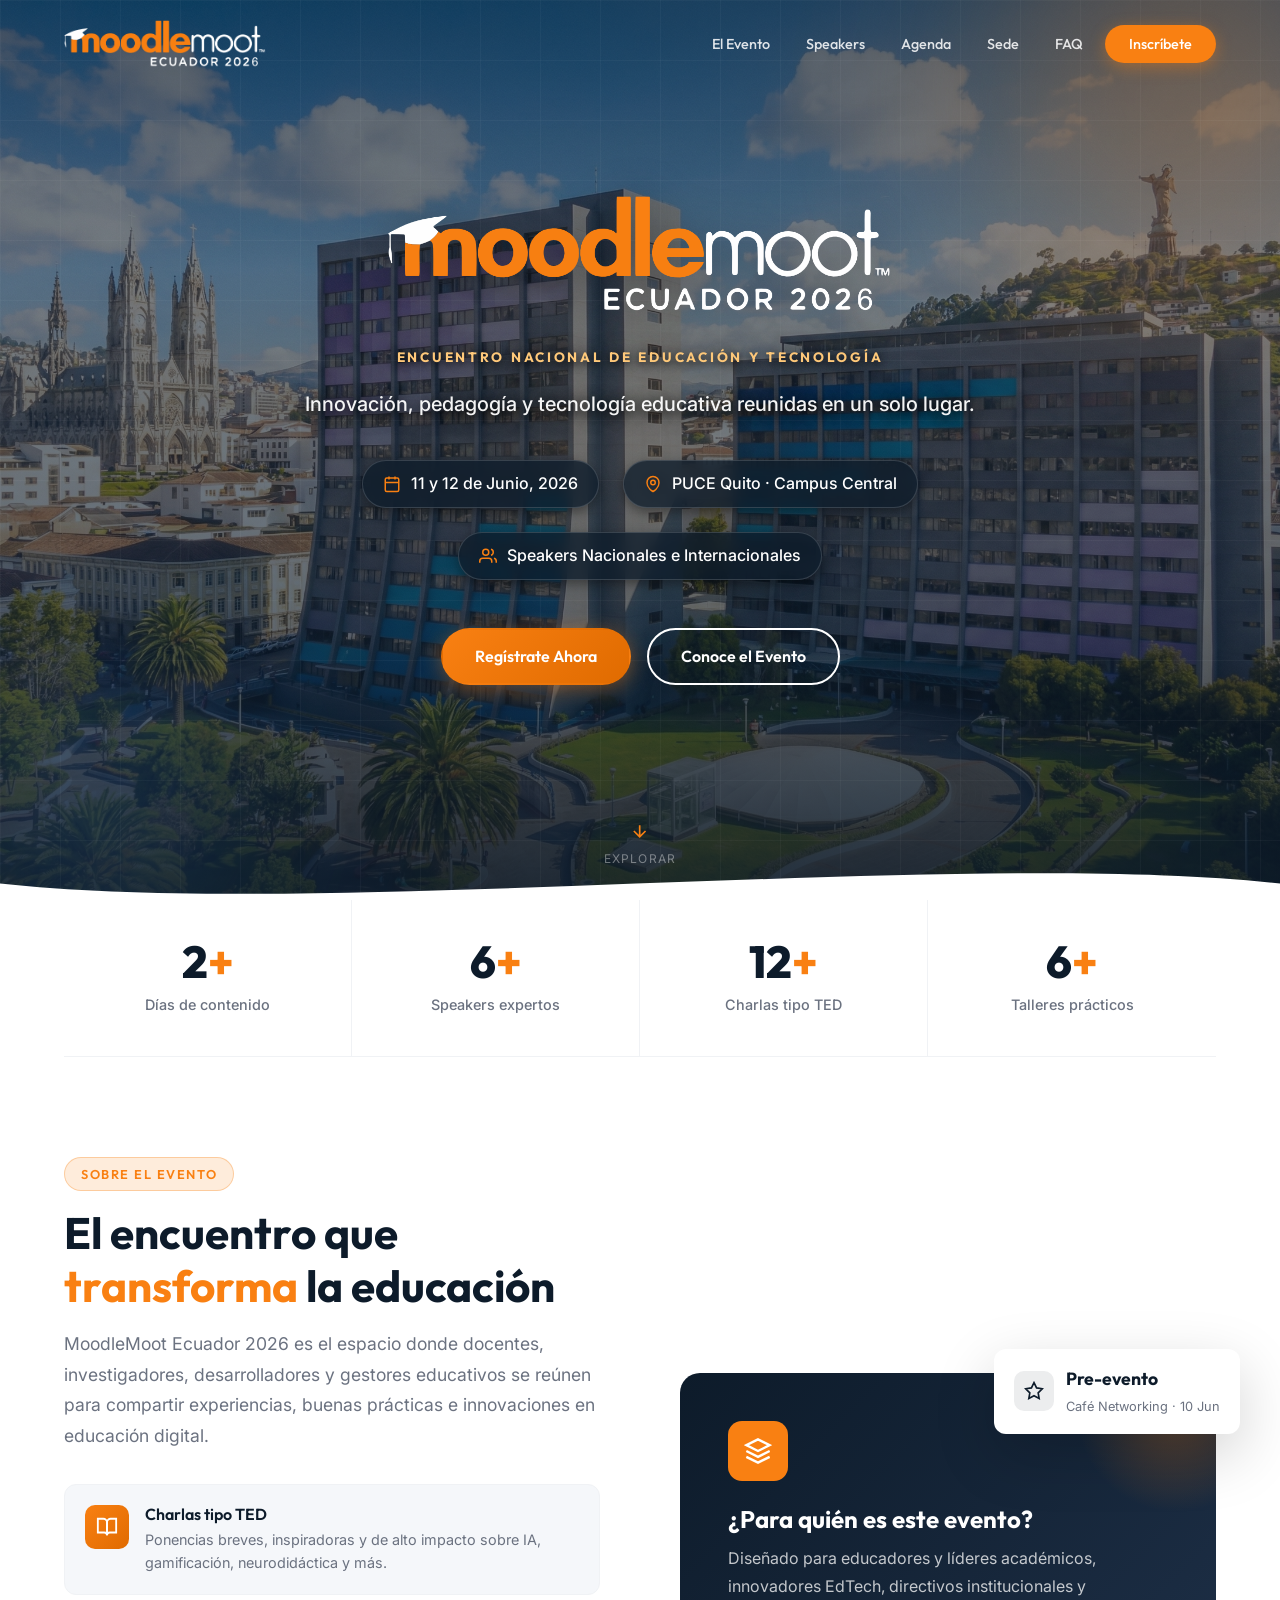
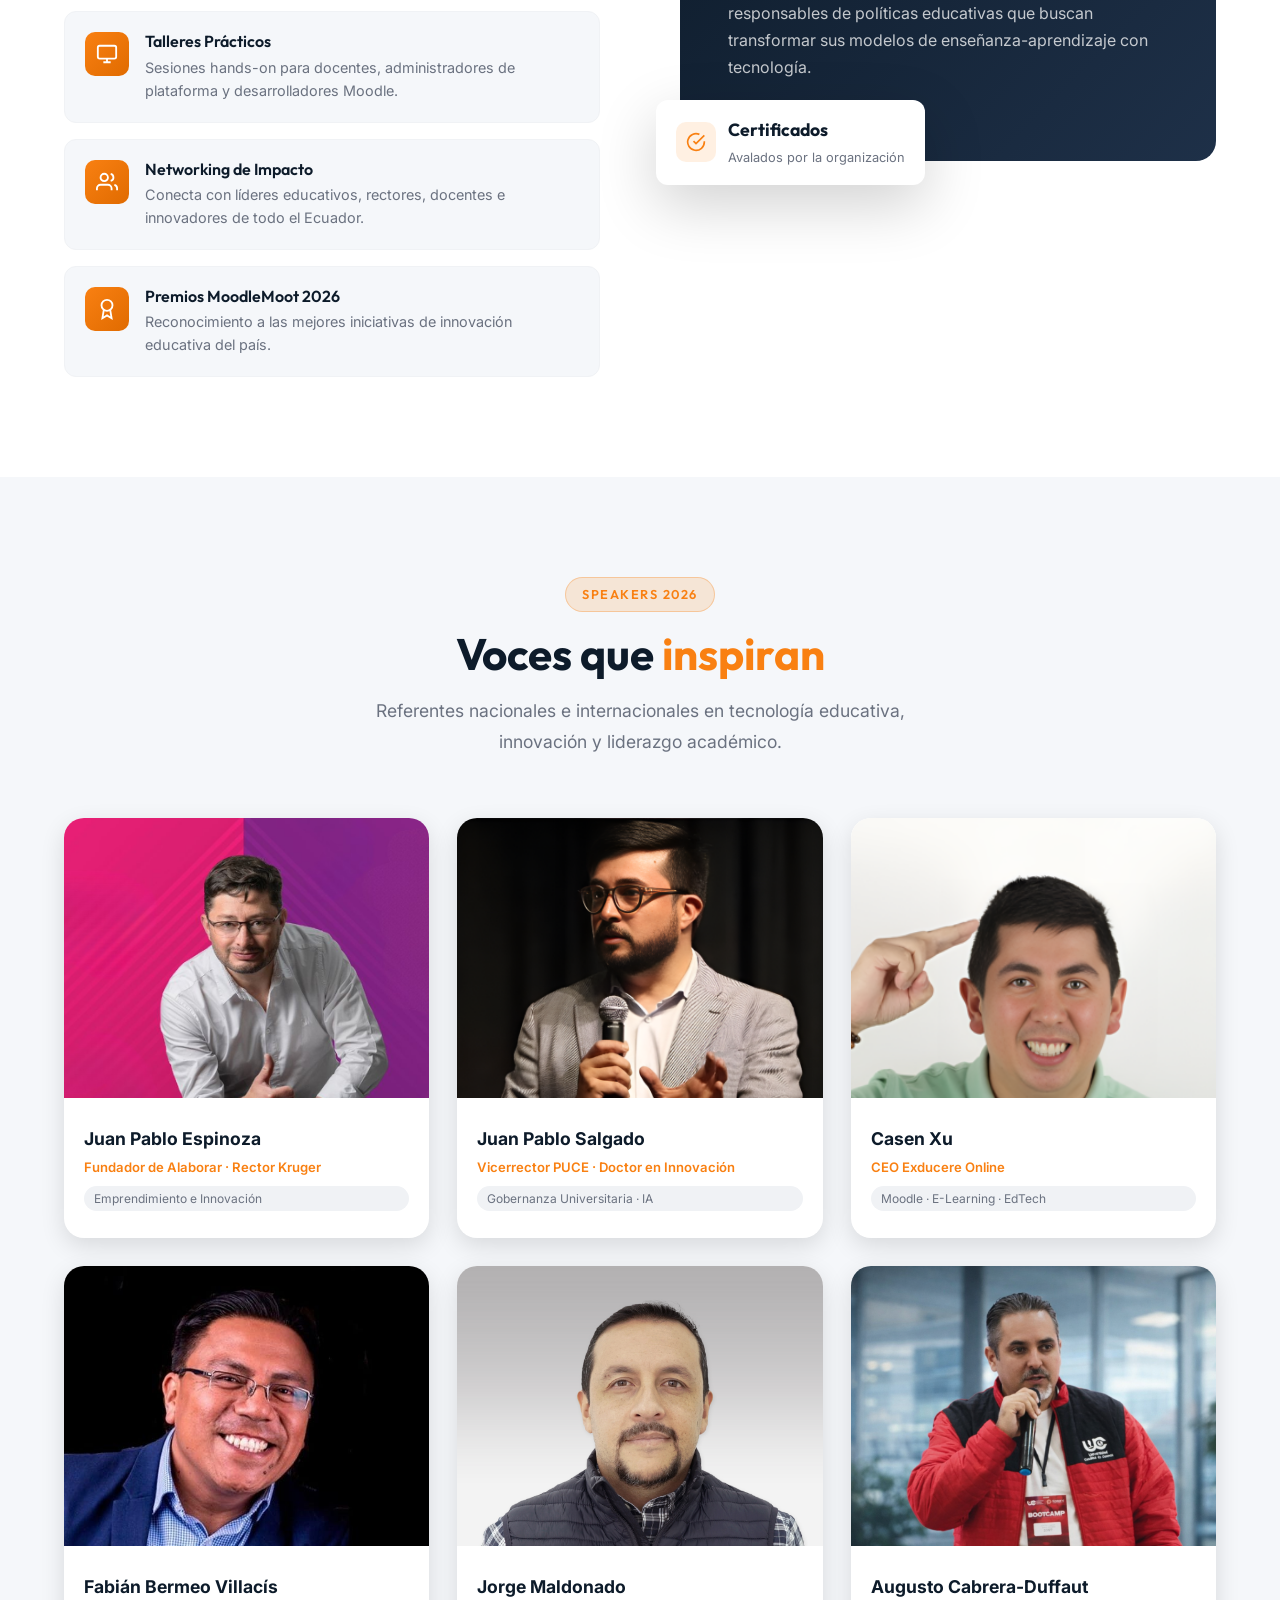
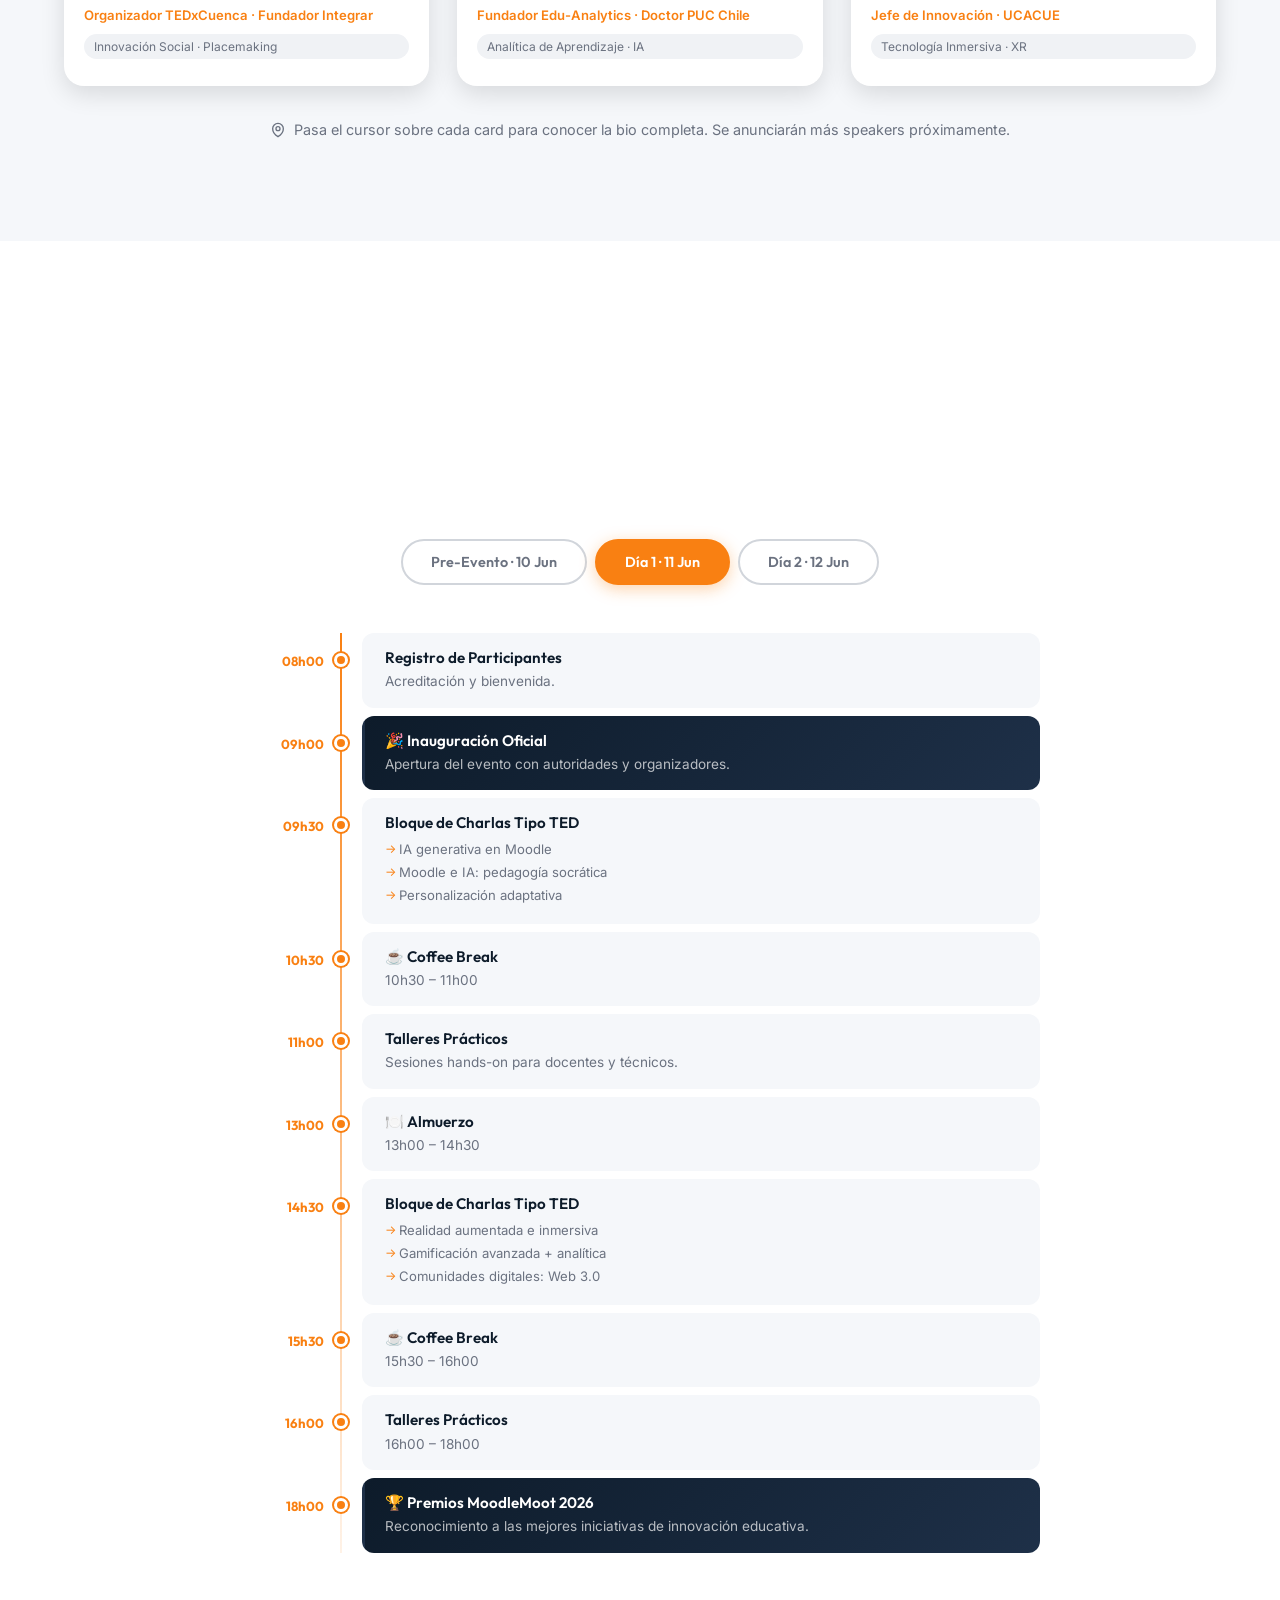
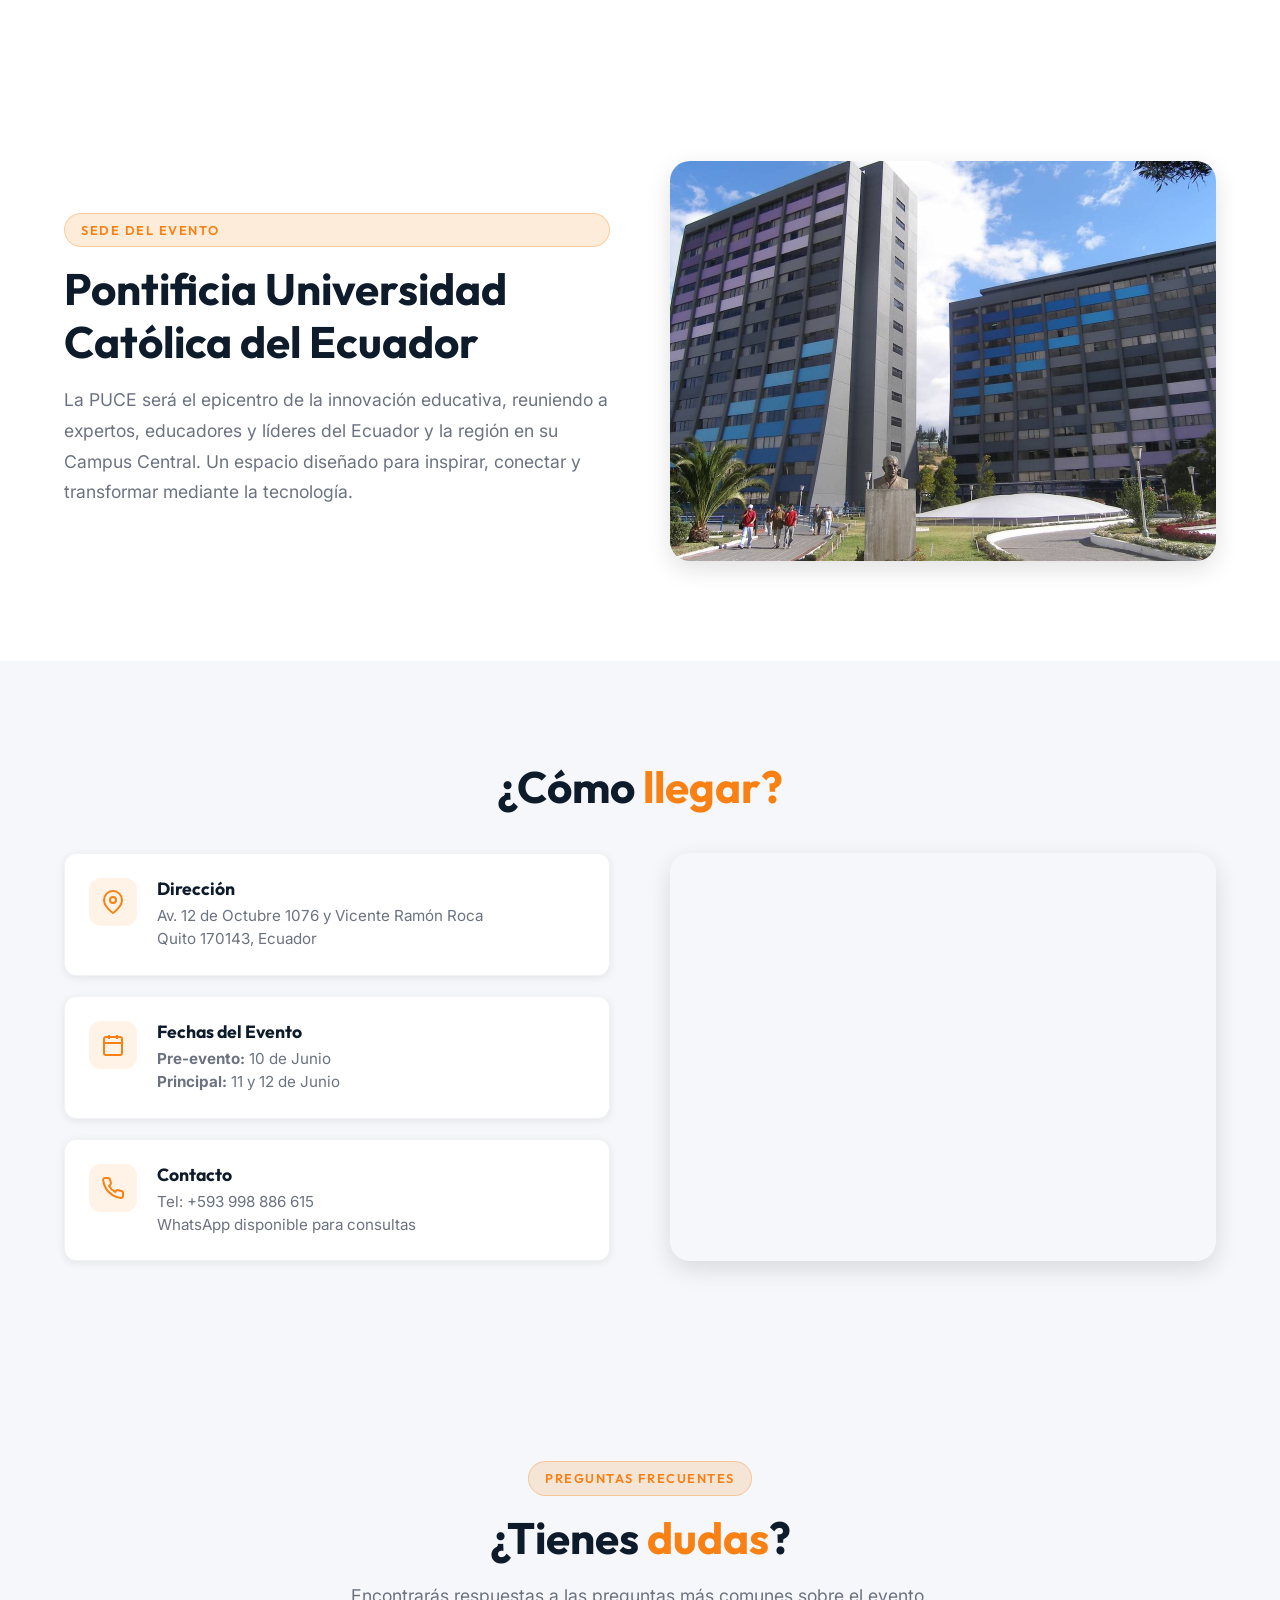
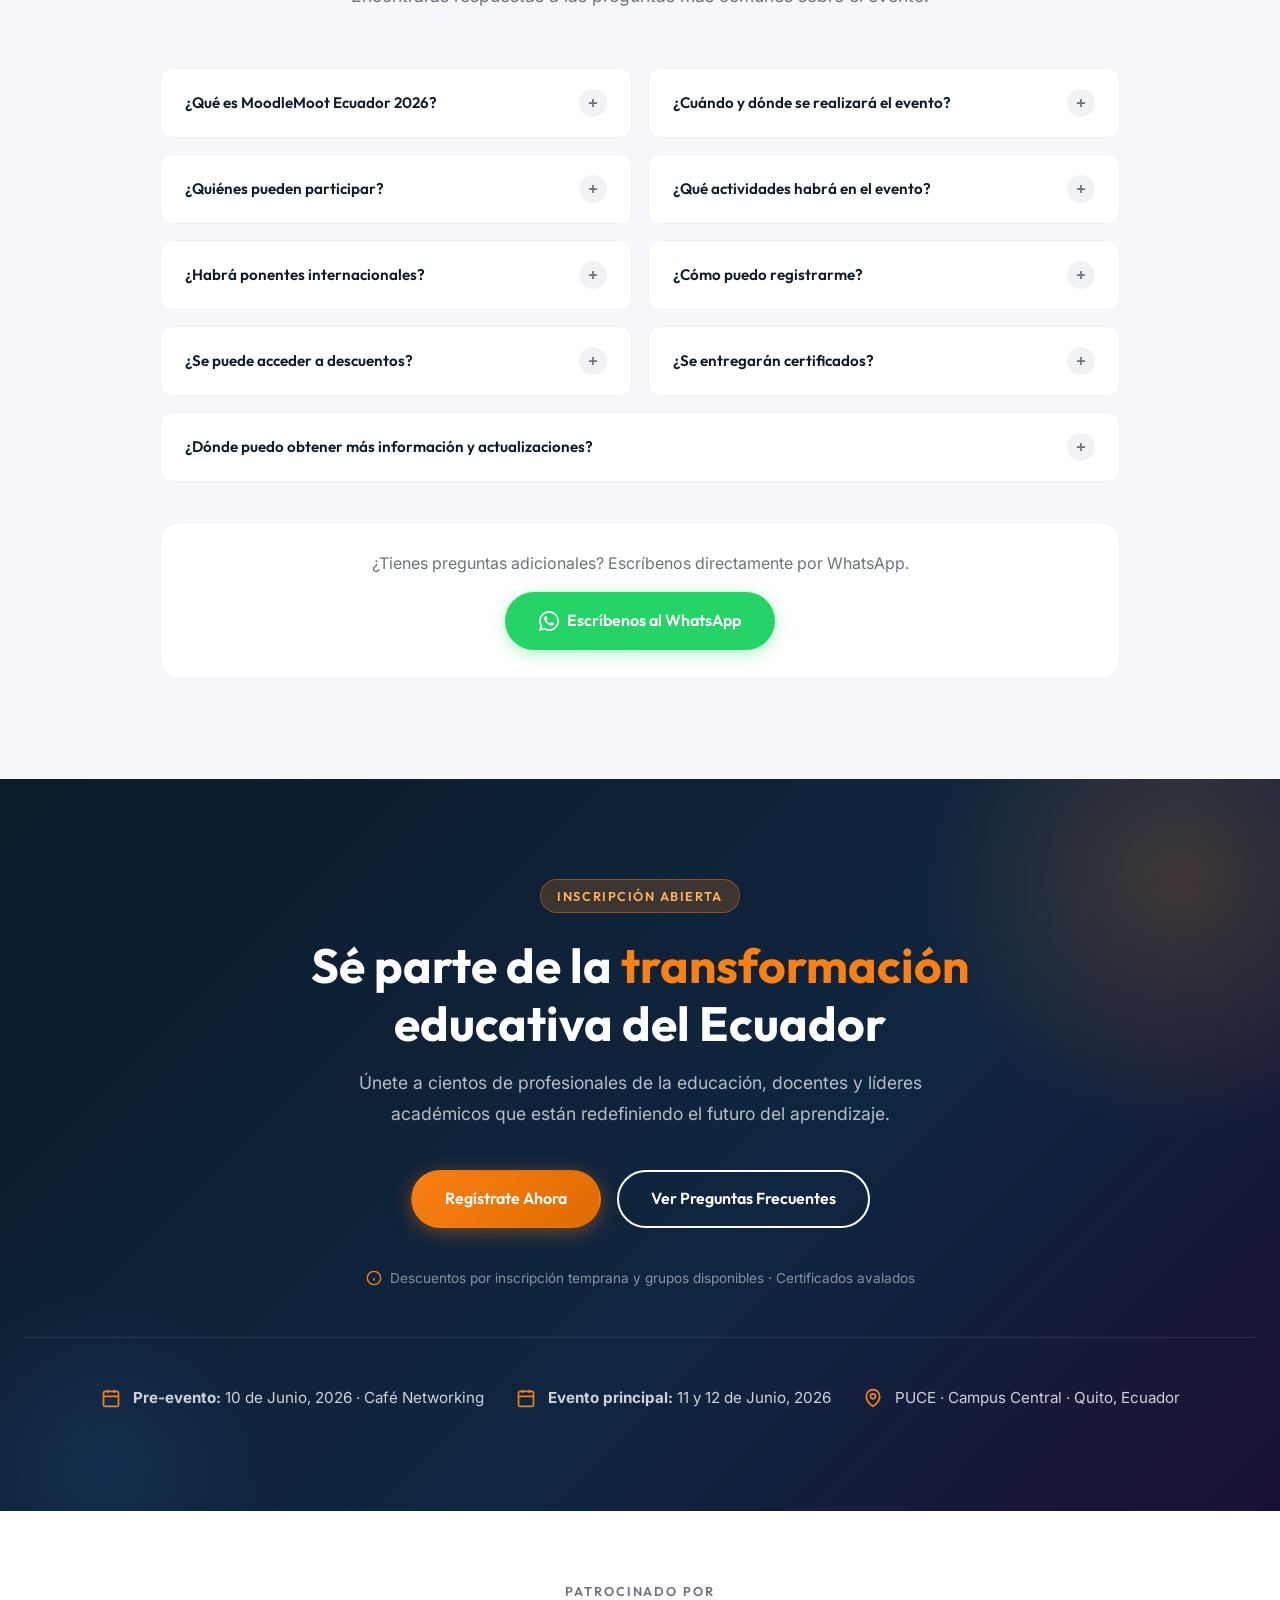
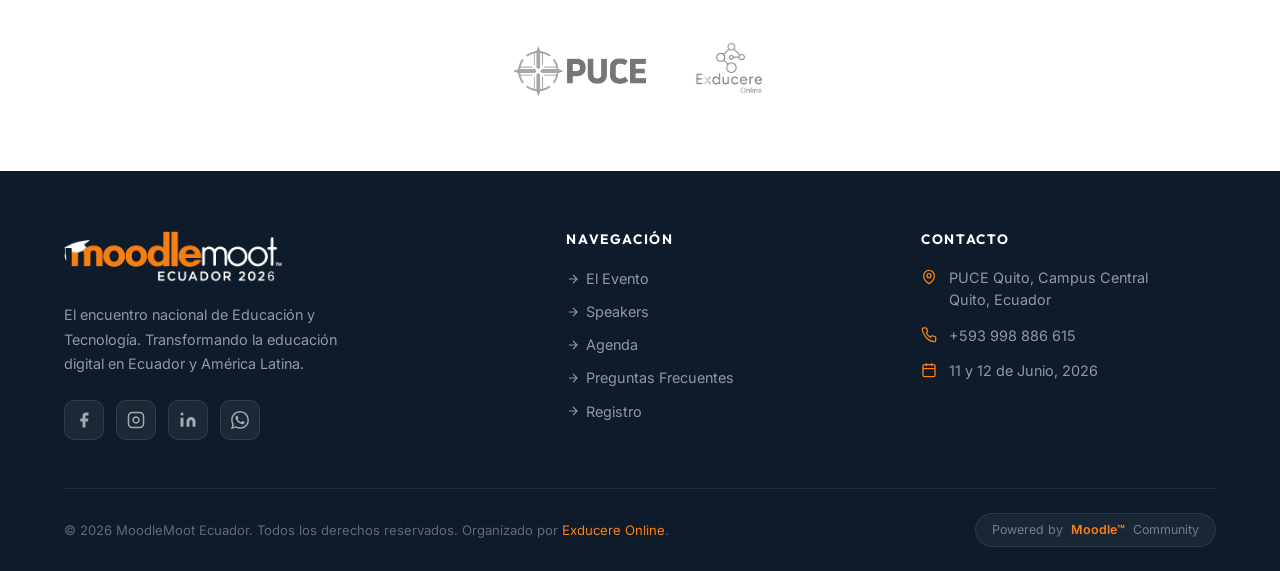
==== commit 255fd583: "initial commit" ====
--- a/index.html
+++ b/index.html
@@ -929,7 +929,7 @@
           </div>
           <div class="ubicacion-map reveal reveal-delay-1">
             <iframe 
-              src="https://www.google.com/maps/embed?pb=!1m18!1m12!1m3!1d15959.030588691889!2d-78.49887754664539!3d-0.20849615566089852!2m3!1f0!2f0!3f0!3m2!1i1024!2i768!4f13.1!3m3!1m2!1s0x91d59a1033161c13%3A0xc3eaffe086ab8cf9!2sPontificia%20Universidad%20Cat%C3%B3lica%20del%20Ecuador!5e0!3m2!1ses-419!2sec!4v1714080132104!5m2!1ses-419!2sec" 
+              src="https://maps.google.com/maps?q=Pontificia+Universidad+Cat%C3%B3lica+del+Ecuador,+Quito,+Ecuador&ll=-0.2101326,-78.4953988&z=17&output=embed"
               width="100%" 
               height="100%" 
               style="border:0; border-radius: var(--radius-lg); min-height: 400px;" 
--- a/css/styles.css
+++ b/css/styles.css
@@ -280,12 +280,12 @@
   background:
     linear-gradient(
       to bottom,
-      rgba(13, 27, 42, 0.4) 0%,
-      rgba(13, 27, 42, 0.1) 20%,
-      rgba(13, 27, 42, 0.2) 80%,
-      rgba(13, 27, 42, 0.9) 100%
+      rgba(13, 27, 42, 0.72) 0%,
+      rgba(13, 27, 42, 0.55) 30%,
+      rgba(13, 27, 42, 0.65) 70%,
+      rgba(13, 27, 42, 0.92) 100%
     ),
-    url("../images/sede.png") center/cover no-repeat;
+    url("../images/sedequito.png") center/cover no-repeat;
   background-color: var(--navy);
   display: flex;
   flex-direction: column;
@@ -382,12 +382,12 @@
 .hero-eyebrow {
   font-family: var(--font-head);
   font-size: 0.85rem;
-  font-weight: 600;
+  font-weight: 700;
   letter-spacing: 0.2em;
   text-transform: uppercase;
-  color: var(--orange-light);
+  color: #ffc97a;
   margin-bottom: 20px;
-  text-shadow: 0 2px 4px rgba(0, 0, 0, 0.8);
+  text-shadow: 0 2px 8px rgba(0, 0, 0, 0.9), 0 0 20px rgba(0, 0, 0, 0.6);
 }
 
 .hero-title {
@@ -397,7 +397,7 @@
   letter-spacing: -0.02em;
   margin-bottom: 12px;
   line-height: 1.1;
-  text-shadow: 0 4px 12px rgba(0, 0, 0, 0.8), 0 8px 24px rgba(0, 0, 0, 0.5);
+  text-shadow: 0 4px 16px rgba(0, 0, 0, 0.9), 0 8px 32px rgba(0, 0, 0, 0.6);
 }
 .hero-title span {
   color: var(--orange);
@@ -405,10 +405,10 @@
 
 .hero-subtitle {
   font-size: clamp(1rem, 2vw, 1.25rem);
-  color: rgba(255, 255, 255, 0.9);
+  color: rgba(255, 255, 255, 0.95);
   margin-bottom: 40px;
   font-weight: 500;
-  text-shadow: 0 2px 8px rgba(0, 0, 0, 0.8);
+  text-shadow: 0 2px 12px rgba(0, 0, 0, 0.9), 0 4px 20px rgba(0, 0, 0, 0.6);
 }
 
 .hero-meta {
